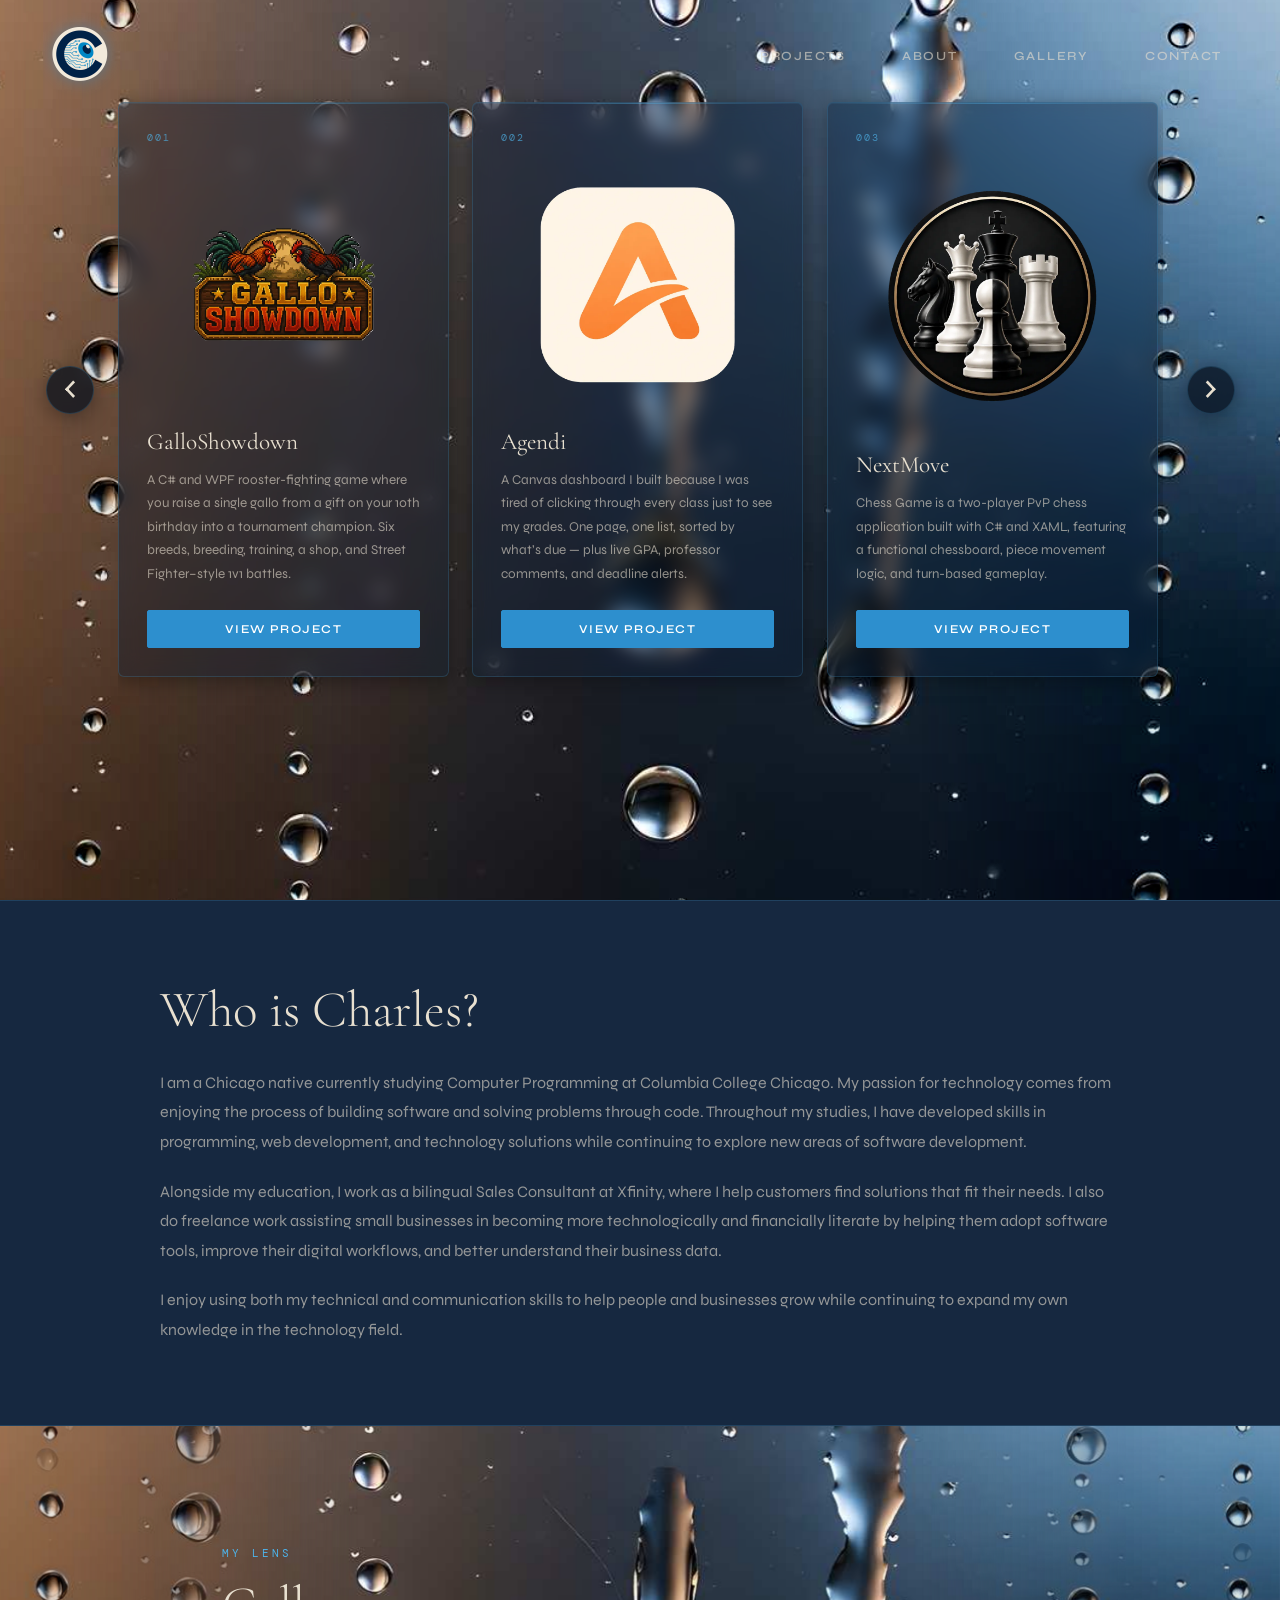
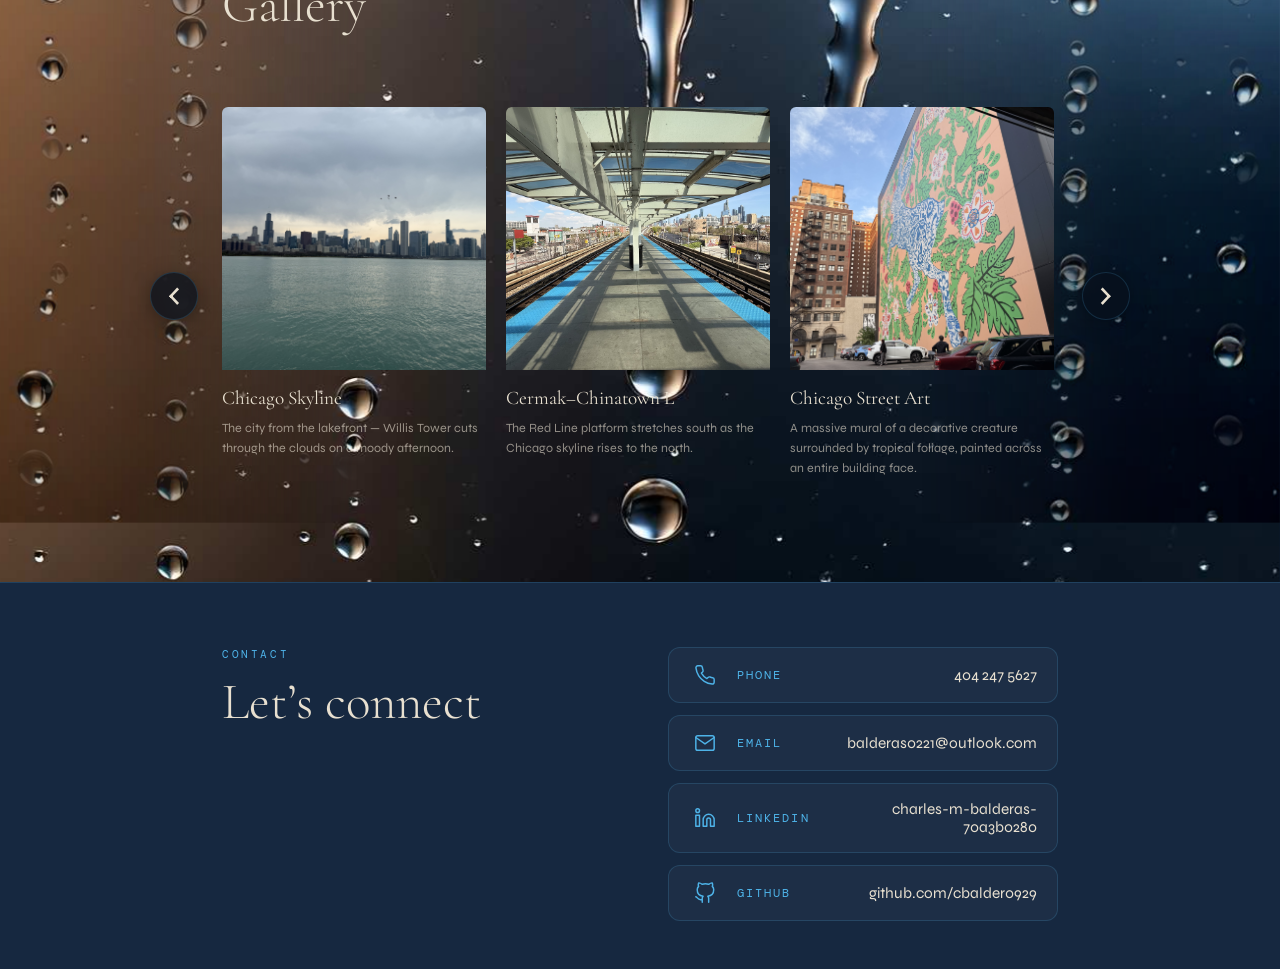
==== index.html @ 11990401 "Content_Changes" ====
<!DOCTYPE html>
<html lang="en">

<head>
  <meta charset="UTF-8" />
  <meta name="viewport" content="width=device-width, initial-scale=1.0" />
  <title>charlesbalderas.com</title>

  <link rel="icon" type="image/png" href="imgs/mainLogo.png" />

  <!-- Preload critical hero background image -->
  <link rel="preload" as="image" href="imgs/rain_background.jpeg" fetchpriority="high" />

  <!-- Distinctive font pairing: Cormorant for display, Syne for UI -->
  <link rel="preconnect" href="https://fonts.googleapis.com" />
  <link rel="preconnect" href="https://fonts.gstatic.com" crossorigin />
  <link
    href="https://fonts.googleapis.com/css2?family=Cormorant+Garamond:ital,wght@0,300;0,400;0,600;1,300;1,400&family=Syne:wght@400;500;600;700&family=DM+Mono:wght@300;400&display=swap"
    rel="stylesheet" />

  <link rel="stylesheet" href="styles.css" />
</head>

<body>

  <!-- ============================================================
       NAVBAR
       ============================================================ -->
  <nav class="navbar" id="navbar">
    <!-- Logo sits on the LEFT — hover reveals controls -->
    <div class="nav-logo-wrapper">
      <a href="#" class="nav-logo">
        <img src="imgs/mainLogo.png" alt="Logo" />
      </a>

      <!-- Hover panel: Light Mode + Language toggle -->
      <div class="logo-controls">
        <button class="ctrl-btn" id="lightModeBtn">
          <span class="ctrl-icon">&#9728;</span>
          <span data-i18n="lightMode">Light Mode</span>
        </button>
        <button class="ctrl-btn" id="langBtn">
          <span class="ctrl-icon">&#127760;</span>
          <span id="langLabel">Español</span>
        </button>
      </div>
    </div>
    <ul class="nav-links">
      <li><a href="#projects" data-i18n="navProjects">Projects</a></li>
      <li><a href="#about" data-i18n="navAbout">About</a></li>
      <li><a href="#gallery" data-i18n="navGallery">Gallery</a></li>
      <li><a href="#contact" data-i18n="navContact">Contact</a></li>
    </ul>
  </nav>

  <!-- ============================================================
       HERO — 3-LAYER PARALLAX
       Layer 0 (html bg) → Layer 1 (.hero__bg) → Layer 2 (.hero__droplets)
       → Layer 3 (.hero__glass-sheen) → Layer 4 (.hero__content)
       ============================================================ -->
  <section class="hero" id="hero">

    <!-- LAYER 1: Background — moves slowly with scroll -->
    <div class="hero__bg" id="heroBg"></div>

    <!-- LAYER 2: Droplet glass layer — moves faster than bg -->
    <div class="hero__droplets" id="heroDroplets"></div>

    <!-- Gradient sheen / vignette between layers and content -->
    <div class="hero__glass-sheen"></div>

    <!-- Projects grid — moved into hero -->
    <div class="section-inner" id="projects">


      <div class="projects-grid-wrapper">
        <button class="project-carousel-btn project-carousel-btn--prev" type="button" aria-label="Previous project"
          data-carousel-prev>
          <span aria-hidden="true">&#8249;</span>
        </button>

        <div class="projects-grid" id="projectsGrid">

          <article class="project-card">
            <p class="card-number">001</p>
            <img src="imgs/LogoPerron.webp" alt="Gallo Showdown preview" loading="lazy" />
            <h3 class="card-title" data-i18n="card001Title">GalloShowdown</h3>
            <p class="card-desc" data-i18n="card001Desc">
              A C# and WPF rooster-fighting game where you raise a single gallo from a gift on your 10th birthday into a tournament champion. Six breeds, breeding, training, a shop, and Street Fighter–style 1v1 battles.
            </p>
            <a href="project-detail.html?id=001" class="btn-view-project" data-i18n="viewProject">View Project</a>
          </article>

          <article class="project-card">
            <p class="card-number">002</p>
              <img src="imgs/AgendiLogo.webp" alt="Agenda App preview" loading="lazy" />
            <h3 class="card-title" data-i18n="card002Title">Agendi</h3>
            <p class="card-desc" data-i18n="card002Desc">
              A Canvas dashboard I built because I was tired of clicking through every class just to see my grades. One page, one list, sorted by what's due — plus live GPA, professor comments, and deadline alerts.
            </p>
            <a href="project-detail.html?id=002" class="btn-view-project" data-i18n="viewProject">View Project</a>
          </article>

          <article class="project-card">
            <p class="card-number">003</p>
              <img src="imgs/CheesLogo.webp" alt="Chess Practice preview" loading="lazy" />
            <h3 class="card-title" data-i18n="card003Title">NextMove</h3>
            <p class="card-desc" data-i18n="card003Desc">
Chess Game is a two-player PvP chess application built with C# and XAML, featuring a functional chessboard, piece movement logic, and turn-based gameplay.            </p>
            <a href="project-detail.html?id=003" class="btn-view-project" data-i18n="viewProject">View Project</a>
          </article>

          <article class="project-card">
            <p class="card-number">004</p>
                          <img src="imgs/CraftWorldLogo.png" alt="Craft World preview" loading="lazy" />

            <h3 class="card-title" data-i18n="card004Title">Craft World</h3>
            <p class="card-desc" data-i18n="card004Desc">
              Accessible, HIPAA-aligned patient vitals interface with configurable alert thresholds
              and integration with HL7 FHIR data streams.
            </p>
            <a href="project-detail.html?id=004" class="btn-view-project" data-i18n="viewProject">View Project</a>
          </article>

          <article class="project-card">
            <p class="card-number">005</p>
            <img src="imgs/wordleW.webp" alt="Wordle preview" loading="lazy" />
            <h3 class="card-title" data-i18n="card005Title">Wordle</h3>
            <p class="card-desc" data-i18n="card005Desc">
              A browser-based Wordle clone built in Programming 2 with plain HTML, CSS, and JavaScript. 500-word dictionary, color-coded hints, win/loss tracking, and a share grid — no frameworks, no backend.
            </p>
            <a href="project-detail.html?id=005" class="btn-view-project" data-i18n="viewProject">View Project</a>
          </article>

          <article class="project-card">
            <p class="card-number">006</p>
            <img src="imgs/FinBotV1Logo.png" alt="FinBot.AI preview" loading="lazy" />
            <h3 class="card-title" data-i18n="card006Title">FinBot.AI</h3>
            <p class="card-desc" data-i18n="card006Desc">
              A web app that reads your bank statements and categorizes every transaction automatically. React + FastAPI, with a three-tier pipeline (rules → cache → Claude) so the AI only gets called for merchants it has never seen.
            </p>
            <a href="project-detail.html?id=006" class="btn-view-project" data-i18n="viewProject">View Project</a>
          </article>

          <article class="project-card">
            <p class="card-number">007</p>
            <img src="imgs/FinBotV2.webp" alt="FinBotV2 preview" loading="lazy" />
            <h3 class="card-title" data-i18n="card007Title">FinBotV2</h3>
            <p class="card-desc" data-i18n="card007Desc">
              Brief description of the project, its goals, and key outcomes.
              Add your details here.
            </p>
            <a href="project-detail.html?id=007" class="btn-view-project" data-i18n="viewProject">View Project</a>
          </article>

          <article class="project-card">
            <p class="card-number">008</p>
            <img src="imgs/PtVLogo.png" alt="Bank Parser preview" loading="lazy" />
            <h3 class="card-title" data-i18n="card008Title">Bank Parser</h3>
            <p class="card-desc" data-i18n="card008Desc">
              My pride and joy. A Python tool I started when I was prepping taxes by hand and knew there had to be a faster way. Drop in a bank statement PDF, get back a clean, downloadable CSV — runs entirely on your machine.
            </p>
            <a href="project-detail.html?id=008" class="btn-view-project" data-i18n="viewProject">View Project</a>
          </article>

          <article class="project-card">
            <p class="card-number">009</p>
            <img src="imgs/Synth.webp" alt="Additive Synthesizer preview" loading="lazy" />
            <h3 class="card-title" data-i18n="card009Title">Additive Synthesizer</h3>
            <p class="card-desc" data-i18n="card009Desc">
              A Python program that builds real audio from scratch by stacking sine waves. Type in MIDI notes, pick a timbre (sine, triangle, square, sawtooth), get back a `.wav` you can download — usable from the browser or the CLI.
            </p>
            <a href="project-detail.html?id=009" class="btn-view-project" data-i18n="viewProject">View Project</a>
          </article>

          <article class="project-card">
            <p class="card-number">010</p>
            <img src="imgs/mainLogo.png" alt="CODE102 Portfolio preview" loading="lazy" />
            <h3 class="card-title" data-i18n="card010Title">CODE102 Portfolio</h3>
            <p class="card-desc" data-i18n="card010Desc">
              Brief description of the project, its goals, and key outcomes.
              Add your details here.
            </p>
            <a href="project-detail.html?id=010" class="btn-view-project" data-i18n="viewProject">View Project</a>
          </article>

          <article class="project-card">
            <p class="card-number">011</p>
            <img src="imgs/rouletteLogo.png" alt="Roulette preview" loading="lazy" />
            <h3 class="card-title" data-i18n="card011Title">Roulette</h3>
            <p class="card-desc" data-i18n="card011Desc">
              Brief description of the project, its goals, and key outcomes.
              Add your details here.
            </p>
            <a href="project-detail.html?id=011" class="btn-view-project" data-i18n="viewProject">View Project</a>
          </article>

          <article class="project-card">
            <p class="card-number">012</p>
            <img src="imgs/shark.png" alt="Odds Of You preview" loading="lazy" />
            <h3 class="card-title" data-i18n="card012Title">Odds Of You</h3>
            <p class="card-desc" data-i18n="card012Desc">
              Brief description of the project, its goals, and key outcomes.
              Add your details here.
            </p>
            <a href="project-detail.html?id=012" class="btn-view-project" data-i18n="viewProject">View Project</a>
          </article>

          <article class="project-card">
            <p class="card-number">013</p>
            <img src="imgs/IA_logo_WhiteBG.png" alt="Image Analyzer preview" loading="lazy" />
            <h3 class="card-title" data-i18n="card013Title">Image Analyzer</h3>
            <p class="card-desc" data-i18n="card013Desc">
              Brief description of the project, its goals, and key outcomes.
              Add your details here.
            </p>
            <a href="project-detail.html?id=013" class="btn-view-project" data-i18n="viewProject">View Project</a>
          </article>

          <article class="project-card">
            <p class="card-number">014</p>
            <img src="imgs/doodleAI.png" alt="Doodle.AI preview" loading="lazy" />
            <h3 class="card-title" data-i18n="card014Title">Doodle.AI</h3>
            <p class="card-desc" data-i18n="card014Desc">
              Brief description of the project, its goals, and key outcomes.
              Add your details here.
            </p>
            <a href="project-detail.html?id=014" class="btn-view-project" data-i18n="viewProject">View Project</a>
          </article>

        </div><!-- /projects-grid -->

        <button class="project-carousel-btn project-carousel-btn--next" type="button" aria-label="Next project"
          data-carousel-next>
          <span aria-hidden="true">&#8250;</span>
        </button>
      </div><!-- /projects-grid-wrapper -->
    </div><!-- /section-inner#projects -->

  </section>

  <!-- ============================================================
       ABOUT STRIP
       ============================================================ -->
  <!-- ============================================================
       ABOUT STRIP
       ============================================================ -->
  <section class="about-strip" id="about">
    <div class="section-inner">
      <div>

        <h2 class="section-title" style="margin-bottom: 28px;">
          <span data-i18n="aboutTitle">Who is Charles?</span>
        </h2>
        <p data-i18n="aboutP1">
          I am a Chicago native currently studying Computer Programming at Columbia College Chicago. My passion for technology comes from enjoying the process of building software and solving problems through code. Throughout my studies, I have developed skills in programming, web development, and technology solutions while continuing to explore new areas of software development.
        </p>
        <p data-i18n="aboutP2">
          Alongside my education, I work as a bilingual Sales Consultant at Xfinity, where I help customers find solutions that fit their needs. I also do freelance work assisting small businesses in becoming more technologically and financially literate by helping them adopt software tools, improve their digital workflows, and better understand their business data.
        </p>
        <p data-i18n="aboutP3">
          I enjoy using both my technical and communication skills to help people and businesses grow while continuing to expand my own knowledge in the technology field.
        </p>
      </div>
    </div>

  </section>

  <!-- ============================================================
       GALLERY
       ============================================================ -->
  <section class="gallery-section" id="gallery">

    <!-- Background layers for parallax effect -->
    <div class="gallery__bg" id="galleryBg"></div>
    <div class="gallery__droplets" id="galleryDroplets"></div>
    <div class="gallery__overlay"></div>

    <div class="section-inner">
      <div class="gallery-header">
        <p class="section-label" data-i18n="galleryLabel">My Lens</p>
        <h2 class="section-title" data-i18n="galleryTitle">Gallery</h2>
      </div>

      <div class="gallery-carousel-wrapper">
        <button class="project-carousel-btn project-carousel-btn--prev" type="button" aria-label="Previous photos" data-gallery-prev>
          <span aria-hidden="true">&#8249;</span>
        </button>

        <div class="gallery-track" id="galleryTrack">

          <div class="gallery-item">
            <div class="gallery-image">
              <img src="PhotosFolder/converted/IMG_2084.jpg" alt="Chicago skyline viewed from the lakefront" loading="lazy" />
            </div>
            <h3 class="gallery-item-title" data-i18n="gallery1Title">Chicago Skyline</h3>
            <p class="gallery-item-desc" data-i18n="gallery1Desc">The city from the lakefront — Willis Tower cuts through the clouds on a moody afternoon.</p>
          </div>

          <div class="gallery-item">
            <div class="gallery-image">
              <img src="PhotosFolder/converted/IMG_2244.jpg" alt="Cermak-Chinatown CTA L train platform" loading="lazy" />
            </div>
            <h3 class="gallery-item-title" data-i18n="gallery2Title">Cermak–Chinatown L</h3>
            <p class="gallery-item-desc" data-i18n="gallery2Desc">The Red Line platform stretches south as the Chicago skyline rises to the north.</p>
          </div>

          <div class="gallery-item">
            <div class="gallery-image">
              <img src="PhotosFolder/converted/IMG_2460.jpg" alt="Large street art mural on a Chicago building" loading="lazy" />
            </div>
            <h3 class="gallery-item-title" data-i18n="gallery3Title">Chicago Street Art</h3>
            <p class="gallery-item-desc" data-i18n="gallery3Desc">A massive mural of a decorative creature surrounded by tropical foliage, painted across an entire building face.</p>
          </div>

          <div class="gallery-item">
            <div class="gallery-image">
              <img src="PhotosFolder/IMG_2398.JPG" alt="Friends gathered around a backyard campfire at night" loading="lazy" />
            </div>
            <h3 class="gallery-item-title" data-i18n="gallery4Title">Backyard Fire</h3>
            <p class="gallery-item-desc" data-i18n="gallery4Desc">Late-night fire pit with friends — the kind of night that turns into a good story.</p>
          </div>

          <div class="gallery-item">
            <div class="gallery-image">
              <img src="PhotosFolder/converted/IMG_2448.jpg" alt="Brindle dog relaxing in a sunny yard" loading="lazy" />
            </div>
            <h3 class="gallery-item-title" data-i18n="gallery5Title">Sunny Afternoon</h3>
            <p class="gallery-item-desc" data-i18n="gallery5Desc">A brindle pup soaking up the sun by the woodpile on a quiet summer afternoon.</p>
          </div>

          <div class="gallery-item">
            <div class="gallery-image">
              <img src="PhotosFolder/converted/IMG_2279.jpg" alt="Selfie with Willis Tower visible through a window" loading="lazy" />
            </div>
            <h3 class="gallery-item-title" data-i18n="gallery6Title">Willis Tower Views</h3>
            <p class="gallery-item-desc" data-i18n="gallery6Desc">Peace sign from the upper floors — the kind of city view that never gets old.</p>
          </div>

          <div class="gallery-item">
            <div class="gallery-image">
              <img src="PhotosFolder/converted/IMG_2089.jpg" alt="Chicago Water Tower on Michigan Avenue" loading="lazy" />
            </div>
            <h3 class="gallery-item-title" data-i18n="gallery7Title">The Water Tower</h3>
            <p class="gallery-item-desc" data-i18n="gallery7Desc">One of the few structures to survive the Great Chicago Fire, still standing watch on the Magnificent Mile.</p>
          </div>

          <div class="gallery-item">
            <div class="gallery-image">
              <img src="PhotosFolder/converted/IMG_2195.jpg" alt="Chicago street view with Willis Tower and a mural" loading="lazy" />
            </div>
            <h3 class="gallery-item-title" data-i18n="gallery8Title">Street Level</h3>
            <p class="gallery-item-desc" data-i18n="gallery8Desc">Willis Tower looms over the intersection while a vibrant mural adds color to the corner.</p>
          </div>

          <div class="gallery-item">
            <div class="gallery-image">
              <img src="PhotosFolder/IMG_2221.PNG" alt="Japanese woodblock-style art of a snow leopard and black panther" loading="lazy" />
            </div>
            <h3 class="gallery-item-title" data-i18n="gallery9Title">Ukiyo-e Clash</h3>
            <p class="gallery-item-desc" data-i18n="gallery9Desc">A woodblock-style print of a snow leopard and black panther locked in battle on a deep blue background.</p>
          </div>

          <div class="gallery-item">
            <div class="gallery-image">
              <img src="PhotosFolder/converted/IMG_2230.jpg" alt="Mirror selfie in a gym with dumbbells in the foreground" loading="lazy" />
            </div>
            <h3 class="gallery-item-title" data-i18n="gallery10Title">Gym Days</h3>
            <p class="gallery-item-desc" data-i18n="gallery10Desc">Mirror selfie at the weight room — staying consistent.</p>
          </div>

          <div class="gallery-item">
            <div class="gallery-image">
              <img src="PhotosFolder/converted/IMG_2383.jpg" alt="CTA subway security screen showing two people smiling" loading="lazy" />
            </div>
            <h3 class="gallery-item-title" data-i18n="gallery11Title">Caught on Camera</h3>
            <p class="gallery-item-desc" data-i18n="gallery11Desc">The CTA security feed caught us on the Brown Line — smiling for the screen.</p>
          </div>

          <div class="gallery-item">
            <div class="gallery-image">
              <img src="PhotosFolder/converted/IMG_2390.jpg" alt="Chicago Michigan Avenue with a yellow convertible in traffic" loading="lazy" />
            </div>
            <h3 class="gallery-item-title" data-i18n="gallery12Title">Michigan Avenue</h3>
            <p class="gallery-item-desc" data-i18n="gallery12Desc">A yellow convertible heads down Michigan Ave on a green-light afternoon in the city.</p>
          </div>

          <div class="gallery-item">
            <div class="gallery-image">
              <img src="PhotosFolder/converted/IMG_2401.jpg" alt="Charles holding an iPad box at the Xfinity store" loading="lazy" />
            </div>
            <h3 class="gallery-item-title" data-i18n="gallery13Title">On the Clock</h3>
            <p class="gallery-item-desc" data-i18n="gallery13Desc">Working the floor at Xfinity — iPad boxes stacked and ready to go.</p>
          </div>

          <div class="gallery-item">
            <div class="gallery-image">
              <img src="PhotosFolder/IMG_1943.PNG" alt="Charles in a Comcast jacket in front of the Comcast logo" loading="lazy" />
            </div>
            <h3 class="gallery-item-title" data-i18n="gallery14Title">Comcast Days</h3>
            <p class="gallery-item-desc" data-i18n="gallery14Desc">On site at Comcast — the first chapter of a career in telecom.</p>
          </div>

          <div class="gallery-item">
            <div class="gallery-image">
              <img src="PhotosFolder/F8843B34-9806-44A0-9B75-6A46EB564317.png" alt="Portrait photo in front of a bookshelf" loading="lazy" />
            </div>
            <h3 class="gallery-item-title" data-i18n="gallery15Title">Portrait</h3>
            <p class="gallery-item-desc" data-i18n="gallery15Desc">A quiet afternoon between the stacks — glasses on, good vibes only.</p>
          </div>

        </div><!-- /gallery-track -->

        <button class="project-carousel-btn project-carousel-btn--next" type="button" aria-label="Next photos" data-gallery-next>
          <span aria-hidden="true">&#8250;</span>
        </button>
      </div><!-- /gallery-carousel-wrapper -->
    </div>
  </section>

  <!-- ============================================================
       CONTACT / FOOTER
       ============================================================ -->
  <footer id="contact">
    <div class="footer-inner">
      <div class="footer-contact-panel">
        <div class="footer-contact-intro">
          <p class="footer-kicker" data-i18n="footerContactKicker">Contact</p>
          <h2 class="footer-title" data-i18n="footerConnect">Let&apos;s connect</h2>
        </div>
        <div class="footer-contact-list">
          <a href="tel:4042475627" class="footer-contact-item">
            <span class="footer-contact-icon" aria-hidden="true">
              <svg width="22" height="22" viewBox="0 0 24 24" fill="none" stroke="currentColor" stroke-width="1.6" stroke-linecap="round" stroke-linejoin="round">
                <path d="M22 16.92v3a2 2 0 0 1-2.18 2 19.79 19.79 0 0 1-8.63-3.07 19.5 19.5 0 0 1-6-6 19.79 19.79 0 0 1-3.07-8.67A2 2 0 0 1 4.11 2h3a2 2 0 0 1 2 1.72c.13.96.37 1.9.72 2.81a2 2 0 0 1-.45 2.11L8.09 9.91a16 16 0 0 0 6 6l1.27-1.27a2 2 0 0 1 2.11-.45c.91.35 1.85.59 2.81.72A2 2 0 0 1 22 16.92z"/>
              </svg>
            </span>
            <span class="footer-contact-label" data-i18n="footerLabelPhone">Phone</span>
            <span class="footer-contact-value">404 247 5627</span>
          </a>
          <a href="mailto:balderas0221@outlook.com" class="footer-contact-item">
            <span class="footer-contact-icon" aria-hidden="true">
              <svg width="22" height="22" viewBox="0 0 24 24" fill="none" stroke="currentColor" stroke-width="1.6" stroke-linecap="round" stroke-linejoin="round">
                <path d="M4 4h16c1.1 0 2 .9 2 2v12c0 1.1-.9 2-2 2H4c-1.1 0-2-.9-2-2V6c0-1.1.9-2 2-2z"/>
                <polyline points="22,6 12,13 2,6"/>
              </svg>
            </span>
            <span class="footer-contact-label" data-i18n="footerLabelEmail">Email</span>
            <span class="footer-contact-value">balderas0221@outlook.com</span>
          </a>
          <a href="https://www.linkedin.com/in/charles-m-balderas-70a3b0280" class="footer-contact-item"
            target="_blank" rel="noreferrer">
            <span class="footer-contact-icon" aria-hidden="true">
              <svg width="22" height="22" viewBox="0 0 24 24" fill="none" stroke="currentColor" stroke-width="1.6" stroke-linecap="round" stroke-linejoin="round">
                <path d="M16 8a6 6 0 0 1 6 6v7h-4v-7a2 2 0 0 0-2-2 2 2 0 0 0-2 2v7h-4v-7a6 6 0 0 1 6-6z"/>
                <rect x="2" y="9" width="4" height="12"/>
                <circle cx="4" cy="4" r="2"/>
              </svg>
            </span>
            <span class="footer-contact-label" data-i18n="footerLabelLinkedIn">LinkedIn</span>
            <span class="footer-contact-value">charles-m-balderas-70a3b0280</span>
          </a>
          <a href="https://github.com/cbalder0929" class="footer-contact-item" target="_blank" rel="noreferrer">
            <span class="footer-contact-icon" aria-hidden="true">
              <svg width="22" height="22" viewBox="0 0 24 24" fill="none" stroke="currentColor" stroke-width="1.6" stroke-linecap="round" stroke-linejoin="round">
                <path d="M9 19c-5 1.5-5-2.5-7-3m14 6v-3.87a3.37 3.37 0 0 0-.94-2.61c3.14-.35 6.44-1.54 6.44-7A5.44 5.44 0 0 0 20 4.77 5.07 5.07 0 0 0 19.91 1S18.73.65 16 2.48a13.38 13.38 0 0 0-7 0C6.27.65 5.09 1 5.09 1A5.07 5.07 0 0 0 5 4.77a5.44 5.44 0 0 0-1.5 3.78c0 5.42 3.3 6.61 6.44 7A3.37 3.37 0 0 0 9 18.13V22"/>
              </svg>
            </span>
            <span class="footer-contact-label" data-i18n="footerLabelGitHub">GitHub</span>
            <span class="footer-contact-value">github.com/cbalder0929</span>
          </a>
        </div>
      </div>
    </div>
  </footer>

  <script src="shared-ui.js" defer></script>
  <script src="script.js" defer></script>
</body>

</html>
---- styles.css ----
/* ============================================================
   DESIGN TOKENS & CSS VARIABLES
   ============================================================ */
:root {
  --navy: #0f1f35;
  --navy-mid: #162840;
  --blue-bright: #2d8fce;
  --blue-light: #4eb3e8;
  --cream: #e8e0d0;
  --cream-dim: rgba(232, 224, 208, 0.12);
  --glass-bg: rgba(15, 31, 53, 0.42);
  --glass-border: rgba(78, 179, 232, 0.18);
  --glass-shadow: 0 4px 20px rgba(0, 0, 0, 0.35);
  --text-primary: #e8e0d0;
  --text-secondary: rgba(232, 224, 208, 0.60);
  --text-accent: #4eb3e8;

  /* Parallax speed multipliers — tweak freely */
  --bg-parallax-speed: 0.25;
  /* background moves slower */
  --drop-parallax-speed: 0.55;
  /* droplet layer moves faster */

  /* Content max width */
  --content-max: 900px;

  /* Easing */
  --ease-glass: cubic-bezier(0.23, 1, 0.32, 1);
}

/* ============================================================
   RESET & BASE
   ============================================================ */
*,
*::before,
*::after {
  box-sizing: border-box;
  margin: 0;
  padding: 0;
}

html {
  scroll-behavior: smooth;
}

body {
  font-family: 'Syne', sans-serif;
  background: var(--navy);
  color: var(--text-primary);
  overflow-x: hidden;
  cursor: default;
}

/* ============================================================
   NAVBAR
   ============================================================ */
.navbar {
  position: fixed;
  top: 0;
  left: 0;
  right: 0;
  z-index: 100;
  display: flex;
  align-items: center;
  justify-content: space-between;
  padding: 22px 48px;
  /* Subtle glass navbar that appears after scrolling */
  transition: background 0.5s var(--ease-glass);
}

.navbar.scrolled {
  background: rgba(10, 20, 35, 0.72);
  backdrop-filter: blur(10px) saturate(140%);
  border-bottom: 1px solid var(--glass-border);
}

/* Nav links — text only, hover animated border */
.nav-links {
  display: flex;
  align-items: center;
  gap: 36px;
  list-style: none;
}

.nav-links a {
  position: relative;
  text-decoration: none;
  color: var(--text-secondary);
  font-family: 'Syne', sans-serif;
  font-size: 0.78rem;
  font-weight: 600;
  letter-spacing: 0.14em;
  text-transform: uppercase;
  padding: 6px 10px;
  transition: color 0.3s;
}

/* Animated border on hover — draws in from corners */
.nav-links a::before,
.nav-links a::after {
  content: '';
  position: absolute;
  inset: 0;
  border: 1px solid transparent;
  transition: border-color 0.3s, clip-path 0.4s var(--ease-glass);
}

.nav-links a::before {
  clip-path: inset(0 100% 100% 0);
  border-color: var(--blue-light);
}

.nav-links a::after {
  clip-path: inset(100% 0 0 100%);
  border-color: var(--blue-light);
}

.nav-links a:hover {
  color: var(--text-primary);
}

.nav-links a:hover::before {
  clip-path: inset(0 0 50% 0);
}

.nav-links a:hover::after {
  clip-path: inset(50% 0 0 0);
}

/* Logo — top RIGHT */
.nav-logo {
  display: flex;
  align-items: center;
  gap: 12px;
  text-decoration: none;
}

.nav-logo img {
  width: 64px;
  height: 64px;
  object-fit: contain;
  filter: drop-shadow(0 0 8px rgba(45, 143, 206, 0.45));
  transition: filter 0.3s, transform 0.3s var(--ease-glass);
}

/* ============================================================
   LOGO HOVER PANEL
   ============================================================ */
.nav-logo-wrapper {
  position: relative;
  display: flex;
  align-items: center;
}

/* The two-button panel that appears on logo hover */
.logo-controls {
  position: absolute;
  top: calc(100% + 2px);
  left: 0;
  display: flex;
  flex-direction: column;
  gap: 8px;
  opacity: 0;
  pointer-events: auto;
  transform: translateY(-6px);
  transition: opacity 0.25s var(--ease-glass), transform 0.25s var(--ease-glass), visibility 0.25s;
  z-index: 200;
  visibility: hidden;
}

.nav-logo-wrapper:hover .logo-controls {
  opacity: 1;
  transform: translateY(0);
  visibility: visible;
}

.nav-logo-wrapper:hover .nav-logo img {
  filter: drop-shadow(0 0 14px rgba(78, 179, 232, 0.75));
  transform: scale(1.06);
}

.ctrl-btn {
  font-family: 'DM Mono', monospace;
  font-size: 0.65rem;
  font-weight: 400;
  letter-spacing: 0.14em;
  text-transform: uppercase;
  white-space: nowrap;
  padding: 9px 16px;
  background: rgba(15, 31, 53, 0.72);
  color: var(--cream);
  border: 1px solid var(--glass-border);
  border-radius: 3px;
  cursor: pointer;
  backdrop-filter: blur(10px) saturate(140%);
  -webkit-backdrop-filter: blur(10px) saturate(140%);
  transition: border-color 0.25s, color 0.25s, background 0.25s, transform 0.2s;
  display: flex;
  align-items: center;
  gap: 7px;
}

.ctrl-btn:hover {
  border-color: var(--blue-light);
  color: var(--blue-light);
  transform: translateX(3px);
}

.ctrl-btn .ctrl-icon {
  font-size: 0.85rem;
  line-height: 1;
}

/* Active state badge */
.ctrl-btn.active {
  border-color: var(--blue-bright);
  color: var(--blue-light);
  background: rgba(45, 143, 206, 0.18);
}

/* ============================================================
   HERO SECTION — 3-LAYER PARALLAX SYSTEM
   ============================================================ */
.hero {
  position: relative;
  width: 100%;
  min-height: max(640px, 100vh);
  overflow: hidden;
}

/* ---- LAYER 1: BACKGROUND ---- */
/* Static or very slow-moving; the "outside world" seen through glass */
.hero__bg {
  position: absolute;
  inset: -20% 0;
  /* oversized so parallax doesn't show edges */
  background: url('imgs/rain_background.jpeg') center center / cover no-repeat;
  will-change: transform;
  filter: none;
  z-index: 0;
  pointer-events: none;
  contain: layout style paint;
  backface-visibility: hidden;
  transition: transform 0.08s linear;
}

/* ---- LAYER 2: DROPLET GLASS LAYER ---- */
/* Same image, but moves at a DIFFERENT scroll speed.
   Masking confines the wet-glass effect to left/right edges only. */
.hero__droplets {
  position: absolute;
  inset: -20% 0;
  background: url('imgs/rain_background.jpeg') center center / cover no-repeat;
  will-change: transform;

  /* Slightly brighter + high-contrast to separate from bg layer */
  filter: brightness(0.85) contrast(1.15) saturate(1.1);

  /* MASKING: droplet layer visible only on left/right ~28% of screen.
     Center fades away, keeping the content zone clean. */
  -webkit-mask-image: linear-gradient(to right,
      rgba(0, 0, 0, 0.92) 0%,
      rgba(0, 0, 0, 0.70) 12%,
      rgba(0, 0, 0, 0.00) 28%,
      rgba(0, 0, 0, 0.00) 72%,
      rgba(0, 0, 0, 0.70) 88%,
      rgba(0, 0, 0, 0.92) 100%);
  mask-image: linear-gradient(to right,
      rgba(0, 0, 0, 0.92) 0%,
      rgba(0, 0, 0, 0.70) 12%,
      rgba(0, 0, 0, 0.00) 28%,
      rgba(0, 0, 0, 0.00) 72%,
      rgba(0, 0, 0, 0.70) 88%,
      rgba(0, 0, 0, 0.92) 100%);

  z-index: 1;
  pointer-events: none;
  contain: layout style paint;
  backface-visibility: hidden;
  transition: transform 0.08s linear;
}

/* Glass sheen between bg and droplet layer */
.hero__glass-sheen {
  position: absolute;
  inset: 0;
  z-index: 2;
  background: transparent;
  pointer-events: none;
}

.hero > .section-inner {
  position: relative;
  z-index: 10;
  padding-top: 120px;
  padding-bottom: 96px;
}

/* ---- LAYER 3: CONTENT ---- */
.hero__content {
  position: absolute;
  inset: 0;
  z-index: 10;
  display: flex;
  flex-direction: column;
  align-items: center;
  justify-content: center;
  text-align: center;
  padding: 0 24px 40px 24px;
}

.hero__eyebrow {
  font-family: 'DM Mono', monospace;
  font-size: 0.70rem;
  font-weight: 400;
  letter-spacing: 0.28em;
  text-transform: uppercase;
  color: var(--blue-light);
  margin-bottom: 20px;
  opacity: 0;
  animation: fadeUp 0.9s var(--ease-glass) 0.2s forwards;
}

.hero__title {
  font-family: 'Cormorant Garamond', serif;
  font-size: clamp(3.2rem, 7vw, 6.2rem);
  font-weight: 300;
  line-height: 1.08;
  letter-spacing: -0.02em;
  color: var(--cream);
  max-width: 720px;
  opacity: 0;
  animation: fadeUp 1s var(--ease-glass) 0.4s forwards;
}

.hero__title em {
  font-style: italic;
  color: var(--blue-light);
}

.hero__subtitle {
  margin-top: 24px;
  font-family: 'Syne', sans-serif;
  font-size: clamp(0.85rem, 1.5vw, 1rem);
  font-weight: 400;
  color: var(--text-secondary);
  max-width: 480px;
  line-height: 1.75;
  opacity: 0;
  animation: fadeUp 1s var(--ease-glass) 0.6s forwards;
}

.hero__cta-group {
  margin-top: 44px;
  display: flex;
  gap: 16px;
  opacity: 0;
  animation: fadeUp 1s var(--ease-glass) 0.8s forwards;
}

.btn-primary {
  font-family: 'Syne', sans-serif;
  font-size: 0.78rem;
  font-weight: 600;
  letter-spacing: 0.14em;
  text-transform: uppercase;
  text-decoration: none;
  padding: 14px 36px;
  background: var(--blue-bright);
  color: #fff;
  border: 1px solid var(--blue-bright);
  border-radius: 2px;
  cursor: pointer;
  transition: background 0.3s, box-shadow 0.3s, transform 0.2s;
}

.btn-primary:hover {
  background: var(--blue-light);
  box-shadow: 0 0 28px rgba(78, 179, 232, 0.4);
  transform: translateY(-2px);
}

.btn-ghost {
  font-family: 'Syne', sans-serif;
  font-size: 0.78rem;
  font-weight: 600;
  letter-spacing: 0.14em;
  text-transform: uppercase;
  text-decoration: none;
  padding: 14px 36px;
  background: transparent;
  color: var(--cream);
  border: 1px solid var(--glass-border);
  border-radius: 2px;
  cursor: pointer;
  transition: border-color 0.3s, color 0.3s, transform 0.2s;
}

.btn-ghost:hover {
  border-color: var(--blue-light);
  color: var(--blue-light);
  transform: translateY(-2px);
}

/* Scroll cue */
.hero__scroll-cue {
  position: absolute;
  bottom: 36px;
  left: 50%;
  transform: translateX(-50%);
  z-index: 10;
  display: flex;
  flex-direction: column;
  align-items: center;
  gap: 10px;
  opacity: 0;
  animation: fadeIn 1s ease 1.4s forwards;
}

.hero__scroll-cue span {
  font-family: 'DM Mono', monospace;
  font-size: 0.62rem;
  letter-spacing: 0.22em;
  text-transform: uppercase;
  color: var(--text-secondary);
}

.scroll-line {
  width: 1px;
  height: 48px;
  background: linear-gradient(to bottom, var(--blue-light), transparent);
  animation: scrollPulse 2s ease-in-out infinite;
}

/* ============================================================
   SECTION SHARED STYLES
   ============================================================ */
section {
  position: relative;
  z-index: 20;
}

.section-inner {
  max-width: var(--content-max);
  margin: 0 auto;
  padding: 0 32px;
}

.section-label {
  font-family: 'DM Mono', monospace;
  font-size: 0.68rem;
  letter-spacing: 0.28em;
  text-transform: uppercase;
  color: var(--blue-light);
  margin-bottom: 16px;
}

.section-title {
  font-family: 'Cormorant Garamond', serif;
  font-size: clamp(2rem, 4vw, 3.2rem);
  font-weight: 300;
  line-height: 1.15;
  color: var(--cream);
}

/* ============================================================
   ABOUT / INTRO STRIP
   ============================================================ */
.about-strip {
  background: var(--navy-mid);
  border-top: 1px solid var(--glass-border);
  border-bottom: 1px solid var(--glass-border);
  padding: 80px 0;
  content-visibility: auto;
  contain-intrinsic-size: auto 400px;
}

.about-strip .section-inner {
  display: grid;
  grid-template-columns: 100%;
  gap: 64px;
  align-items: center;
  justify-content: center;
}

@media (min-width: 1025px) {
  .about-strip .section-inner {
    max-width: 100vw;
  }

  .about-strip .section-inner>div {
    width: 75vw;
    margin: 0 auto;
  }
}

.about-strip p {
  font-size: 1rem;
  line-height: 1.85;
  color: var(--text-secondary);
}

.about-strip p+p {
  margin-top: 20px;
}

.about-stats {
  display: grid;
  grid-template-columns: 1fr 1fr;
  gap: 28px;
}

.stat-card {
  background: var(--cream-dim);
  border: 1px solid var(--glass-border);
  border-radius: 4px;
  padding: 24px;
  backdrop-filter: blur(8px);
}

.stat-card__number {
  font-family: 'Cormorant Garamond', serif;
  font-size: 2.8rem;
  font-weight: 300;
  color: var(--blue-light);
  line-height: 1;
}

.stat-card__label {
  margin-top: 8px;
  font-size: 0.72rem;
  letter-spacing: 0.12em;
  text-transform: uppercase;
  color: var(--text-secondary);
}

/* ============================================================
   PROJECTS SECTION
   ============================================================ */
.projects-section {
  padding: 120px 0 80px;
  background: transparent;
  position: relative;
  overflow: hidden;
}

/* ---- PROJECTS BG LAYER ---- */
.projects__bg {
  position: absolute;
  inset: -120px 0;
  background: url('imgs/rain_background.jpeg') center center / cover no-repeat;
  will-change: transform;
  filter: brightness(0.55) saturate(0.75);
  z-index: 0;
  contain: layout style paint;
  backface-visibility: hidden;
  transition: transform 0.08s linear;
}

/* ---- PROJECTS DROPLET LAYER ---- */
.projects__droplets {
  position: absolute;
  inset: -120px 0;
  background: url('imgs/rain_background.jpeg') center center / cover no-repeat;
  will-change: transform;
  filter: brightness(0.85) contrast(1.15) saturate(1.1);
  -webkit-mask-image: linear-gradient(to right,
      rgba(0, 0, 0, 0.92) 0%,
      rgba(0, 0, 0, 0.70) 12%,
      rgba(0, 0, 0, 0.00) 28%,
      rgba(0, 0, 0, 0.00) 72%,
      rgba(0, 0, 0, 0.70) 88%,
      rgba(0, 0, 0, 0.92) 100%);
  mask-image: linear-gradient(to right,
      rgba(0, 0, 0, 0.92) 0%,
      rgba(0, 0, 0, 0.70) 12%,
      rgba(0, 0, 0, 0.00) 28%,
      rgba(0, 0, 0, 0.00) 72%,
      rgba(0, 0, 0, 0.70) 88%,
      rgba(0, 0, 0, 0.92) 100%);
  z-index: 1;
  backface-visibility: hidden;
  transition: transform 0.08s linear;
}

/* Dark navy overlay to keep cards legible against the rain bg */
.projects__overlay {
  position: absolute;
  inset: 0;
  background: transparent;
  z-index: 2;
  pointer-events: none;
}

/* Lift all projects content above the background layers */
.projects-section .section-inner {
  position: relative;
  z-index: 10;
}

.projects-header {
  margin-bottom: 56px;
}

/* Project carousel */
.projects-grid {
  display: flex;
  gap: 24px;
  overflow-x: auto;
  scroll-behavior: smooth;
  scroll-snap-type: x mandatory;
  scrollbar-width: none;
  -ms-overflow-style: none;
  padding: 34px 2px 34px;
}

.projects-grid::-webkit-scrollbar {
  display: none;
}

/* Wrapper for the carousel track and edge controls */
.projects-grid-wrapper {
  position: relative;
  width: 125%;
  margin-left: -12.5%;
  margin-top: -86px;
  padding-top: 34px;
  padding-bottom: 34px;
}

.project-carousel-btn {
  position: absolute;
  top: 50%;
  z-index: 12;
  width: 48px;
  height: 48px;
  display: grid;
  place-items: center;
  border: 1px solid var(--glass-border);
  border-radius: 50%;
  background: rgba(8, 16, 28, 0.72);
  color: var(--cream);
  box-shadow: var(--glass-shadow);
  backdrop-filter: blur(8px);
  -webkit-backdrop-filter: blur(8px);
  cursor: pointer;
  transform: translateY(-50%);
  transition: border-color 0.25s, color 0.25s, opacity 0.25s, transform 0.25s;
}

.project-carousel-btn span {
  display: block;
  font-family: 'Syne', sans-serif;
  font-size: 2.2rem;
  line-height: 1;
  transform: translateY(-2px);
}

.project-carousel-btn:hover,
.project-carousel-btn:focus-visible {
  border-color: rgba(78, 179, 232, 0.55);
  color: var(--blue-light);
  outline: none;
  transform: translateY(-50%) scale(1.05);
}

.project-carousel-btn:disabled {
  cursor: default;
  opacity: 0.35;
  transform: translateY(-50%);
}

.project-carousel-btn--prev {
  left: clamp(-72px, -6vw, 8px);
}

.project-carousel-btn--next {
  right: clamp(-72px, -6vw, 8px);
}

/* ---- FROSTED GLASS CARD ---- */
.project-card {
  position: relative;
  display: grid;
  flex: 0 0 calc((100% - 48px) / 3);
  min-height: 500px;
  grid-template-rows: auto minmax(190px, 1fr) auto auto auto;
  row-gap: 0;
  background: var(--glass-bg);
  border: 1px solid var(--glass-border);
  border-radius: 6px;
  padding: 28px;
  backdrop-filter: blur(10px) saturate(130%);
  -webkit-backdrop-filter: blur(10px) saturate(130%);
  box-shadow: var(--glass-shadow), inset 0 1px 0 rgba(78, 179, 232, 0.08);
  transition:
    transform 0.38s var(--ease-glass),
    box-shadow 0.38s var(--ease-glass),
    border-color 0.3s;
  overflow: hidden;
  scroll-snap-align: start;
  contain: layout style paint;
}

/* Inner glass sheen line at top */
.project-card::before {
  content: '';
  position: absolute;
  top: 0;
  left: 12px;
  right: 12px;
  height: 1px;
  background: linear-gradient(to right, transparent, rgba(78, 179, 232, 0.35), transparent);
}

.project-card:hover {
  transform: translateY(-6px) scale(1.015);
  border-color: rgba(78, 179, 232, 0.40);
  box-shadow: 0 8px 28px rgba(0, 0, 0, 0.45);
}


.card-number {
  grid-row: 1;
  font-family: 'DM Mono', monospace;
  font-size: 0.62rem;
  letter-spacing: 0.18em;
  color: var(--blue-light);
  opacity: 0.7;
  margin-bottom: 20px;
}

.project-card>img,
.project-card-media {
  grid-row: 2;
  width: min(80%, 220px);
  aspect-ratio: 1 / 1;
  align-self: center;
  justify-self: center;
  margin-bottom: 22px;
}

.project-card-media {
  border: 1px dashed rgba(78, 179, 232, 0.32);
  border-radius: 4px;
  background: transparent;
  overflow: hidden;
}

.project-card>img {
  display: block;
  max-width: 100%;
  height: auto;
  object-fit: contain;
  object-position: center;
}

.project-card-media img {
  width: 100%;
  height: 100%;
  display: block;
  object-fit: cover;
}

.card-title {
  grid-row: 3;
  font-family: 'Cormorant Garamond', serif;
  font-size: 1.45rem;
  font-weight: 400;
  line-height: 1.25;
  color: var(--cream);
  margin-bottom: 12px;
}

.card-desc {
  grid-row: 4;
  font-size: 0.84rem;
  line-height: 1.75;
  color: var(--text-secondary);
  margin-bottom: 24px;
}

.card-tech {
  display: flex;
  flex-wrap: wrap;
  gap: 8px;
  margin-bottom: 20px;
}

.tech-tag {
  font-family: 'DM Mono', monospace;
  font-size: 0.63rem;
  letter-spacing: 0.10em;
  padding: 5px 10px;
  border: 1px solid var(--glass-border);
  border-radius: 2px;
  color: var(--blue-light);
  background: rgba(45, 143, 206, 0.07);
}

/* ---- VIEW PROJECT BUTTON ---- */
.btn-view-project {
  grid-row: 5;
  font-family: 'Syne', sans-serif;
  font-size: 0.75rem;
  font-weight: 600;
  letter-spacing: 0.12em;
  text-transform: uppercase;
  text-decoration: none;
  display: block;
  width: 100%;
  text-align: center;
  padding: 11px 28px;
  background: var(--blue-bright);
  color: #fff;
  border: 1px solid var(--blue-bright);
  border-radius: 2px;
  cursor: pointer;
  transition: background 0.3s, box-shadow 0.3s, transform 0.2s;
  align-self: end;
}

.btn-view-project:hover {
  background: var(--blue-light);
  box-shadow: 0 0 24px rgba(78, 179, 232, 0.35);
  transform: translateY(-2px);
}

/* ---- FROSTED FADE OVERLAY ---- */
/* Sits below the Show More button, above the hidden cards */
.projects-fade-overlay {
  position: absolute;
  bottom: 0;
  left: 0;
  right: 0;
  height: 180px;
  background: linear-gradient(to bottom,
      transparent 0%,
      rgba(15, 31, 53, 0.65) 40%,
      rgba(15, 31, 53, 0.95) 100%);
  pointer-events: none;
  transition: opacity 0.55s var(--ease-glass);
  border-radius: 0 0 6px 6px;
}

.projects-fade-overlay.hidden {
  opacity: 0;
}

/* ---- SHOW MORE BUTTON ---- */
.show-more-wrap {
  text-align: center;
  margin-top: 40px;
}

.btn-show-more {
  position: relative;
  font-family: 'Syne', sans-serif;
  font-size: 0.78rem;
  font-weight: 600;
  letter-spacing: 0.18em;
  text-transform: uppercase;
  background: transparent;
  color: var(--cream);
  border: 1px solid var(--glass-border);
  border-radius: 2px;
  padding: 14px 40px;
  cursor: pointer;
  transition: border-color 0.3s, color 0.3s, transform 0.25s;
  backdrop-filter: blur(8px);
}

.btn-show-more:hover {
  border-color: var(--blue-light);
  color: var(--blue-light);
  transform: translateY(-2px);
}

.btn-show-more.hidden {
  display: none;
}

/* ============================================================
   GALLERY SECTION
   ============================================================ */
.gallery-section {
  position: relative;
  width: 100%;
  overflow: hidden;
}

.gallery__bg {
  position: absolute;
  inset: -20% 0;
  background: url('imgs/rain_background.jpeg') center center / cover no-repeat;
  will-change: transform;
  filter: none;
  z-index: 0;
  pointer-events: none;
  contain: layout style paint;
  backface-visibility: hidden;
  transition: transform 0.08s linear;
}

.gallery__droplets {
  position: absolute;
  inset: -20% 0;
  background: url('imgs/rain_background.jpeg') center center / cover no-repeat;
  will-change: transform;
  filter: brightness(0.85) contrast(1.15) saturate(1.1);
  -webkit-mask-image: linear-gradient(to right,
      rgba(0, 0, 0, 0.92) 0%,
      rgba(0, 0, 0, 0.70) 12%,
      rgba(0, 0, 0, 0.00) 28%,
      rgba(0, 0, 0, 0.00) 72%,
      rgba(0, 0, 0, 0.70) 88%,
      rgba(0, 0, 0, 0.92) 100%);
  mask-image: linear-gradient(to right,
      rgba(0, 0, 0, 0.92) 0%,
      rgba(0, 0, 0, 0.70) 12%,
      rgba(0, 0, 0, 0.00) 28%,
      rgba(0, 0, 0, 0.00) 72%,
      rgba(0, 0, 0, 0.70) 88%,
      rgba(0, 0, 0, 0.92) 100%);
  z-index: 1;
  pointer-events: none;
  contain: layout style paint;
  backface-visibility: hidden;
  transition: transform 0.08s linear;
}

.gallery__overlay {
  position: absolute;
  inset: 0;
  z-index: 2;
  background: transparent;
  pointer-events: none;
}

.gallery-section > .section-inner {
  position: relative;
  z-index: 10;
  padding-top: 120px;
  padding-bottom: 80px;
}

.gallery-header {
  margin-bottom: 56px;
}

/* Gallery carousel */
.gallery-carousel-wrapper {
  position: relative;
}

.gallery-track {
  display: flex;
  gap: 20px;
  overflow-x: auto;
  scroll-behavior: smooth;
  scroll-snap-type: x mandatory;
  scrollbar-width: none;
  -ms-overflow-style: none;
  padding: 16px 2px 24px;
  width: 100%;
}

.gallery-track::-webkit-scrollbar {
  display: none;
}

.gallery-item {
  position: relative;
  border-radius: 6px;
  overflow: hidden;
  transition: transform 0.38s var(--ease-glass), box-shadow 0.38s var(--ease-glass);
  cursor: pointer;
  flex: 0 0 calc((100% - 40px) / 3);
  min-width: 0;
  scroll-snap-align: start;
}

.gallery-image {
  width: 100%;
  aspect-ratio: 1 / 1;
  display: flex;
  align-items: center;
  justify-content: center;
  position: relative;
  overflow: hidden;
}

.gallery-image img {
  width: 100%;
  height: 100%;
  object-fit: cover;
  object-position: center;
  display: block;
}

.gallery-item:hover .gallery-image::after {
  opacity: 1;
}

.gallery-image::after {
  content: '';
  position: absolute;
  inset: 0;
  background: rgba(0, 0, 0, 0.3);
  opacity: 0;
  transition: opacity 0.3s var(--ease-glass);
}

.gallery-item-title {
  font-family: 'Cormorant Garamond', serif;
  font-size: 1.2rem;
  font-weight: 400;
  color: var(--cream);
  margin-top: 16px;
  margin-bottom: 8px;
}

.gallery-item-desc {
  font-size: 0.78rem;
  color: var(--text-secondary);
  line-height: 1.6;
}

.gallery-item:hover {
  transform: translateY(-4px);
  box-shadow: 0 4px 20px rgba(0, 0, 0, 0.3);
}

/* ============================================================
   FOOTER
   ============================================================ */
footer {
  background: var(--navy-mid);
  border-top: 1px solid var(--glass-border);
  padding: 64px 0 48px;
  position: relative;
  z-index: 20;
  content-visibility: auto;
  contain-intrinsic-size: auto 400px;
}

.footer-inner {
  max-width: var(--content-max);
  margin: 0 auto;
  padding: 0 32px;
  display: grid;
  grid-template-columns: 1fr 1fr;
  gap: 56px;
  align-items: start;
}

.footer-contact-panel {
  display: contents;
}

.footer-contact-intro {
  display: flex;
  flex-direction: column;
  justify-content: center;
}

.footer-kicker {
  font-family: 'DM Mono', monospace;
  font-size: 0.68rem;
  letter-spacing: 0.24em;
  text-transform: uppercase;
  color: var(--blue-light);
  margin-bottom: 16px;
}

.footer-title {
  font-family: 'Cormorant Garamond', serif;
  font-size: clamp(2.1rem, 4vw, 3.4rem);
  font-weight: 300;
  line-height: 1;
  color: var(--cream);
  margin-bottom: 28px;
}

.footer-contact-list {
  display: flex;
  flex-direction: column;
  gap: 12px;
}

.footer-contact-item {
  display: grid;
  grid-template-columns: 32px auto 1fr;
  align-items: center;
  gap: 16px;
  padding: 16px 20px;
  border: 1px solid var(--glass-border);
  border-radius: 12px;
  background: rgba(255, 255, 255, 0.03);
  color: var(--text-primary);
  text-decoration: none;
  transition: border-color 0.25s, background 0.25s, transform 0.25s;
}

.footer-contact-item:hover {
  border-color: var(--blue-light);
  background: rgba(78, 179, 232, 0.08);
  transform: translateY(-2px);
}

.footer-contact-icon {
  display: inline-flex;
  align-items: center;
  justify-content: center;
  color: var(--blue-light);
}

.footer-contact-label {
  font-family: 'DM Mono', monospace;
  font-size: 0.72rem;
  letter-spacing: 0.18em;
  text-transform: uppercase;
  color: var(--blue-light);
}

.footer-contact-value {
  font-size: 0.96rem;
  color: var(--text-primary);
  text-align: right;
  word-break: break-word;
}

.footer-bottom {
  max-width: var(--content-max);
  margin: 48px auto 0;
  padding: 24px 32px 0;
  border-top: 1px solid var(--glass-border);
  display: flex;
  justify-content: space-between;
  align-items: center;
}

.footer-bottom p {
  font-family: 'DM Mono', monospace;
  font-size: 0.65rem;
  letter-spacing: 0.12em;
  color: var(--text-secondary);
  opacity: 0.55;
}

/* ============================================================
   LIGHT MODE — cream background, navy lettering
   ============================================================ */

/* Override CSS custom properties */
body.light-mode {
  --text-primary: #0f1f35;
  --text-secondary: rgba(15, 31, 53, 0.60);
  --text-accent: #1a5a8a;
  --glass-bg: rgba(216, 208, 190, 0.60);
  --glass-border: rgba(15, 31, 53, 0.18);
  --glass-shadow: 0 8px 40px rgba(0, 0, 0, 0.12);
  --cream-dim: rgba(15, 31, 53, 0.06);
  background: #e8e0d0;
  color: #0f1f35;
  transition: background 0.4s ease, color 0.4s ease;
}

/* Navbar */
body.light-mode .navbar.scrolled {
  background: rgba(232, 224, 208, 0.85);
  border-bottom-color: rgba(15, 31, 53, 0.15);
}

body.light-mode .nav-links a {
  color: rgba(15, 31, 53, 0.60);
}

body.light-mode .nav-links a:hover {
  color: #0f1f35;
}

body.light-mode .nav-links a::before,
body.light-mode .nav-links a::after {
  border-color: #1a5a8a;
}

/* Hero layers — brighter in light mode */
body.light-mode .hero__bg {
  filter: brightness(0.80) saturate(0.85);
}

body.light-mode .hero__droplets {
  filter: brightness(1.05) contrast(1.1) saturate(1.05);
}

body.light-mode .hero__glass-sheen {
  background:
    radial-gradient(ellipse 80% 80% at 50% 50%,
      transparent 50%,
      rgba(232, 224, 208, 0.45) 100%),
    linear-gradient(to right,
      rgba(232, 224, 208, 0.25) 0%,
      rgba(232, 224, 208, 0.00) 22%,
      rgba(232, 224, 208, 0.00) 78%,
      rgba(232, 224, 208, 0.25) 100%);
}

/* Hero text stays cream so it reads against the image */
body.light-mode .hero__title {
  color: #e8e0d0;
}

body.light-mode .hero__eyebrow {
  color: #a8d8f0;
}

body.light-mode .hero__subtitle {
  color: rgba(232, 224, 208, 0.80);
}

body.light-mode .scroll-line {
  background: linear-gradient(to bottom, #a8d8f0, transparent);
}

body.light-mode .hero__scroll-cue span {
  color: rgba(232, 224, 208, 0.70);
}

/* About strip */
body.light-mode .about-strip {
  background: #d8d0c0;
  border-color: rgba(15, 31, 53, 0.15);
}

body.light-mode .about-strip p {
  color: rgba(15, 31, 53, 0.65);
}

body.light-mode .stat-card {
  background: rgba(15, 31, 53, 0.06);
  border-color: rgba(15, 31, 53, 0.14);
}

body.light-mode .stat-card__number {
  color: #1a5a8a;
}

body.light-mode .stat-card__label {
  color: rgba(15, 31, 53, 0.55);
}

/* Section labels and titles */
body.light-mode .section-label {
  color: #1a5a8a;
}

body.light-mode .section-title {
  color: #0f1f35;
}

/* Projects section overlay — lighter in light mode */
body.light-mode .projects__overlay {
  background: rgba(220, 213, 198, 0.60);
}

body.light-mode .projects__bg {
  filter: brightness(0.80) saturate(0.85);
}

body.light-mode .projects__droplets {
  filter: brightness(1.05) contrast(1.1) saturate(1.05);
}

/* Project cards */
body.light-mode .project-card {
  background: rgba(232, 224, 208, 0.70);
  border-color: rgba(15, 31, 53, 0.15);
  box-shadow: 0 8px 32px rgba(0, 0, 0, 0.10), inset 0 1px 0 rgba(255, 255, 255, 0.6);
}

body.light-mode .project-card::before {
  background: linear-gradient(to right, transparent, rgba(15, 31, 53, 0.15), transparent);
}

body.light-mode .project-card:hover {
  border-color: rgba(26, 90, 138, 0.45);
  box-shadow: 0 20px 50px rgba(0, 0, 0, 0.14), 0 0 24px rgba(26, 90, 138, 0.10),
    inset 0 1px 0 rgba(255, 255, 255, 0.7);
}

body.light-mode .project-carousel-btn {
  background: rgba(232, 224, 208, 0.78);
  color: #0f1f35;
}

body.light-mode .card-number {
  color: #1a5a8a;
}

body.light-mode .project-card-media {
  border-color: rgba(26, 90, 138, 0.28);
}

body.light-mode .card-title {
  color: #0f1f35;
}

body.light-mode .card-desc {
  color: rgba(15, 31, 53, 0.62);
}

body.light-mode .tech-tag {
  color: #1a5a8a;
  border-color: rgba(15, 31, 53, 0.15);
  background: rgba(26, 90, 138, 0.07);
}

body.light-mode .projects-fade-overlay {
  background: linear-gradient(to bottom,
      transparent 0%,
      rgba(220, 213, 198, 0.65) 40%,
      rgba(220, 213, 198, 0.95) 100%);
}

/* Buttons */
body.light-mode .btn-ghost {
  color: #0f1f35;
  border-color: rgba(15, 31, 53, 0.25);
}

body.light-mode .btn-ghost:hover {
  border-color: #1a5a8a;
  color: #1a5a8a;
}

body.light-mode .btn-show-more {
  color: #0f1f35;
  border-color: rgba(15, 31, 53, 0.25);
}

body.light-mode .btn-show-more:hover {
  border-color: #1a5a8a;
  color: #1a5a8a;
}

/* Control buttons */
body.light-mode .ctrl-btn {
  background: rgba(232, 224, 208, 0.88);
  color: #0f1f35;
  border-color: rgba(15, 31, 53, 0.20);
}

body.light-mode .ctrl-btn:hover {
  border-color: #1a5a8a;
  color: #1a5a8a;
}

body.light-mode .ctrl-btn.active {
  border-color: #1a5a8a;
  color: #1a5a8a;
  background: rgba(26, 90, 138, 0.10);
}

/* Gallery section */
body.light-mode .gallery__overlay {
  background:
    radial-gradient(ellipse 80% 80% at 50% 50%,
      transparent 50%,
      rgba(232, 224, 208, 0.45) 100%),
    linear-gradient(to right,
      rgba(232, 224, 208, 0.25) 0%,
      rgba(232, 224, 208, 0.00) 22%,
      rgba(232, 224, 208, 0.00) 78%,
      rgba(232, 224, 208, 0.25) 100%);
}

body.light-mode .gallery__bg {
  filter: brightness(0.80) saturate(0.85);
}

body.light-mode .gallery__droplets {
  filter: brightness(1.05) contrast(1.1) saturate(1.05);
}

body.light-mode .gallery-section .section-label {
  color: #1a5a8a;
}

body.light-mode .gallery-section .section-title {
  color: #0f1f35;
}

body.light-mode .gallery-item-title {
  color: #0f1f35;
}

body.light-mode .gallery-item-desc {
  color: rgba(15, 31, 53, 0.62);
}

/* Footer */
body.light-mode footer {
  background: linear-gradient(180deg, #f1ead6 0%, #e8dfcc 100%);
  border-top: 1px solid rgba(15, 31, 53, 0.12);
}

body.light-mode .footer-kicker {
  color: #1a5a8a;
}

body.light-mode .footer-title {
  color: #0f1f35;
}

body.light-mode .footer-contact-item {
  background: rgba(255, 255, 255, 0.65);
  border-color: rgba(15, 31, 53, 0.12);
  color: #0f1f35;
}

body.light-mode .footer-contact-item:hover {
  background: rgba(45, 143, 206, 0.10);
  border-color: #2d8fce;
}

body.light-mode .footer-contact-icon {
  color: #1a5a8a;
}

body.light-mode .footer-contact-label {
  color: #1a5a8a;
}

body.light-mode .footer-contact-value {
  color: #0f1f35;
}

body.light-mode .footer-bubble-mobile {
  background: rgba(255, 255, 255, 0.96);
  color: #0f1f35;
  box-shadow: 0 18px 40px rgba(15, 31, 53, 0.12);
}

body.light-mode .footer-bubble-mobile::after {
  border-color: transparent transparent rgba(255, 255, 255, 0.96) transparent;
}

body.light-mode .footer-bottom {
  border-top-color: rgba(15, 31, 53, 0.12);
}

body.light-mode .footer-bottom p {
  color: rgba(15, 31, 53, 0.45);
}

body.light-mode .nav-logo img {
  filter: drop-shadow(0 0 8px rgba(26, 90, 138, 0.35));
}

/* ============================================================
   KEYFRAME ANIMATIONS
   ============================================================ */
@keyframes fadeUp {
  from {
    opacity: 0;
    transform: translateY(22px);
  }

  to {
    opacity: 1;
    transform: translateY(0);
  }
}

@keyframes fadeIn {
  from {
    opacity: 0;
  }

  to {
    opacity: 1;
  }
}

@keyframes scrollPulse {

  0%,
  100% {
    opacity: 0.3;
    transform: scaleY(1);
  }

  50% {
    opacity: 1;
    transform: scaleY(1.15);
  }
}


@keyframes footerBubbleReveal {
  from {
    opacity: 0;
    transform: translateY(16px) scale(0.96);
  }

  to {
    opacity: 1;
    transform: translateY(0) scale(1);
  }
}

@keyframes blinkCursor {

  0%,
  49% {
    opacity: 1;
  }

  50%,
  100% {
    opacity: 0;
  }
}


/* ============================================================
   REDUCED MOTION — disable parallax & animations for a11y
   ============================================================ */
@media (prefers-reduced-motion: reduce) {
  *,
  *::before,
  *::after {
    animation-duration: 0.01ms !important;
    animation-iteration-count: 1 !important;
    transition-duration: 0.01ms !important;
    scroll-behavior: auto !important;
  }

  .hero__bg,
  .hero__droplets,
  .gallery__bg,
  .gallery__droplets,
  .projects__bg,
  .projects__droplets {
    will-change: auto;
    transform: none !important;
  }
}


/* ============================================================
   RESPONSIVE
   ============================================================ */
/* ============================================================
   RESPONSIVE
   ============================================================ */

/* --- LARGE DESKTOPS (Ultra-wide screens) --- */
@media (min-width: 1600px) {
  :root {
    --content-max: 1200px;
  }

  .hero__title {
    font-size: clamp(4rem, 8vw, 7.5rem);
  }
}

/* --- LAPTOPS & STANDARD DESKTOPS --- */
/* Default styles cover 1025px - 1440px range */

/* --- IPADS & TABLETS (Large) --- */
@media (max-width: 1024px) {
  .section-inner {
    padding: 0 48px;
  }

  .hero__content {
    padding-bottom: 120px;
  }

  .projects-grid {
    gap: 20px;
  }

  .project-card {
    flex-basis: calc((100% - 20px) / 2);
  }

  .project-carousel-btn--prev {
    left: -24px;
  }

  .project-carousel-btn--next {
    right: -24px;
  }

  .gallery-item {
    flex: 0 0 calc((100% - 40px) / 3);
  }
}

/* --- SMALL TABLETS & PORTRAIT IPADS --- */
@media (max-width: 900px) {
  .navbar {
    padding: 18px 24px;
  }

  .nav-links {
    gap: 20px;
  }

  .about-strip .section-inner {
    grid-template-columns: 1fr;
    gap: 48px;
  }

  .gallery-item {
    flex: 0 0 calc((100% - 20px) / 2);
  }
}

/* --- MOBILE LANDSCAPE & SMALL TABLETS --- */
@media (max-width: 768px) {

  /* Prevent 100vw children from creating a horizontal scrollbar when a scrollbar gutter exists */
  body {
    overflow-x: clip;
  }

  /* Hide desktop nav links on mobile */
  .nav-links {
    display: none;
  }

  .section-inner {
    padding: 0 32px;
  }

  .hero__title {
    font-size: clamp(2.5rem, 8vw, 3.8rem);
  }

  .hero__subtitle {
    font-size: 0.9rem;
    max-width: 400px;
  }

  .about-stats {
    gap: 20px;
  }



  .footer-inner {
    grid-template-columns: 1fr;
    gap: 32px;
  }

  .footer-bubble-mobile {
    display: block;
    position: absolute;
    left: 0;
    top: 0;
    width: min(280px, calc(100vw - 64px));
    padding: 16px 18px;
    border-radius: 18px;
    background: rgba(255, 255, 255, 0.96);
    color: #12243b;
    box-shadow: 0 18px 40px rgba(7, 14, 24, 0.28);
    opacity: 0;
    pointer-events: none;
    transform: translateY(16px) scale(0.96);
    transition: opacity 0.3s ease, transform 0.3s ease;
    z-index: 3;
  }

  .footer-bubble-mobile::after {
    content: '';
    position: absolute;
    top: -10px;
    left: 18px;
    border-width: 0 10px 10px 10px;
    border-style: solid;
    border-color: transparent transparent rgba(255, 255, 255, 0.96) transparent;
  }

  .footer-bubble-mobile.is-visible {
    opacity: 1;
    transform: translateY(0) scale(1);
    animation: footerBubbleReveal 0.38s var(--ease-glass);
  }

  .footer-bubble-mobile-text {
    min-height: 5.3em;
    font-size: 0.84rem;
    line-height: 1.6;
    color: inherit;
  }

  .footer-bubble-mobile-text::after {
    content: '|';
    margin-left: 2px;
    opacity: 0;
  }

  .footer-bubble-mobile.is-typing .footer-bubble-mobile-text::after {
    opacity: 1;
    animation: blinkCursor 0.8s step-end infinite;
  }

  .gallery-carousel-wrapper {
    overflow: hidden;
  }

  .gallery-item {
    flex: 0 0 85%;
    max-width: 85%;
    scroll-snap-align: center;
  }

  .hero > .section-inner {
    padding-top: 16px;
    padding-bottom: 80px;
  }

  /* Projects: full-viewport single-card carousel */
  .projects-grid-wrapper {
    position: relative;
    left: 50%;
    transform: translateX(-50%);
    width: 100vw;
    margin-left: 0;
    margin-top: 0;
    padding-top: 80px;
    padding-bottom: 32px;
  }

  .projects-grid {
    gap: 16px;
    margin: 0;
    padding: 16px 24px;
    scroll-padding-inline: 24px;
  }

  /* One card per view — full viewport height, centered in screen */
  .project-card {
    flex-basis: calc(100vw - 48px);
    scroll-snap-align: start;
    min-height: calc(100vh - 250px);
    min-height: calc(100dvh - 250px);
    /* Arrows live in the side gutters, not over the card */
    padding-left: 24px;
    padding-right: 24px;
    align-content: center;
  }

  /* Smaller image so card fits on screen */
  .project-card > img,
  .project-card-media {
    width: min(80%, 220px);
    margin-bottom: 14px;
  }

  /* Prominent arrow buttons overlaid at card edges */
  .project-carousel-btn {
    width: 48px;
    height: 48px;
    border-color: rgba(78, 179, 232, 0.55);
    background: rgba(8, 16, 28, 0.80);
  }

  .project-carousel-btn span {
    font-size: 2.2rem;
  }

  .project-carousel-btn--prev {
    left: 2px;
  }

  .project-carousel-btn--next {
    right: 2px;
  }

}

/* --- MOBILE PORTRAIT (Phones) --- */
@media (max-width: 600px) {

  .footer-inner {
    gap: 96px 20px;
  }

  .footer-brand {
    flex: 1 1 100%;
  }

  .hero__title {
    font-size: clamp(2rem, 8vw, 2.4rem);
    line-height: 1.1;
  }

  .hero__content {
    padding-top: 80px;
  }

  .hero__cta-group {
    flex-direction: column;
    width: 100%;
    max-width: 280px;
    gap: 12px;
  }

  .btn-primary,
  .btn-ghost {
    width: 100%;
    text-align: center;
    padding: 16px 24px;
  }

  .stat-card {
    padding: 20px;
  }

  .stat-card__number {
    font-size: 2.2rem;
  }
}

/* --- SMALL MOBILE (iPhone SE, etc.) --- */
@media (max-width: 480px) {
  .footer-inner {
    gap: 104px 18px;
  }

  .footer-bubble-mobile {
    width: min(250px, calc(100vw - 48px));
  }

  .section-title {
    font-size: 2rem;
  }

  .project-card {
    padding: 20px 24px;
  }

  .card-title {
    font-size: 1.3rem;
  }

  .section-label {
    font-size: 0.62rem;
  }
}

@media (max-width: 360px) {
  .project-card {
    padding-left: 44px;
    padding-right: 44px;
  }

  .project-carousel-btn {
    width: 40px;
    height: 40px;
  }

  .project-carousel-btn span {
    font-size: 1.8rem;
  }
}
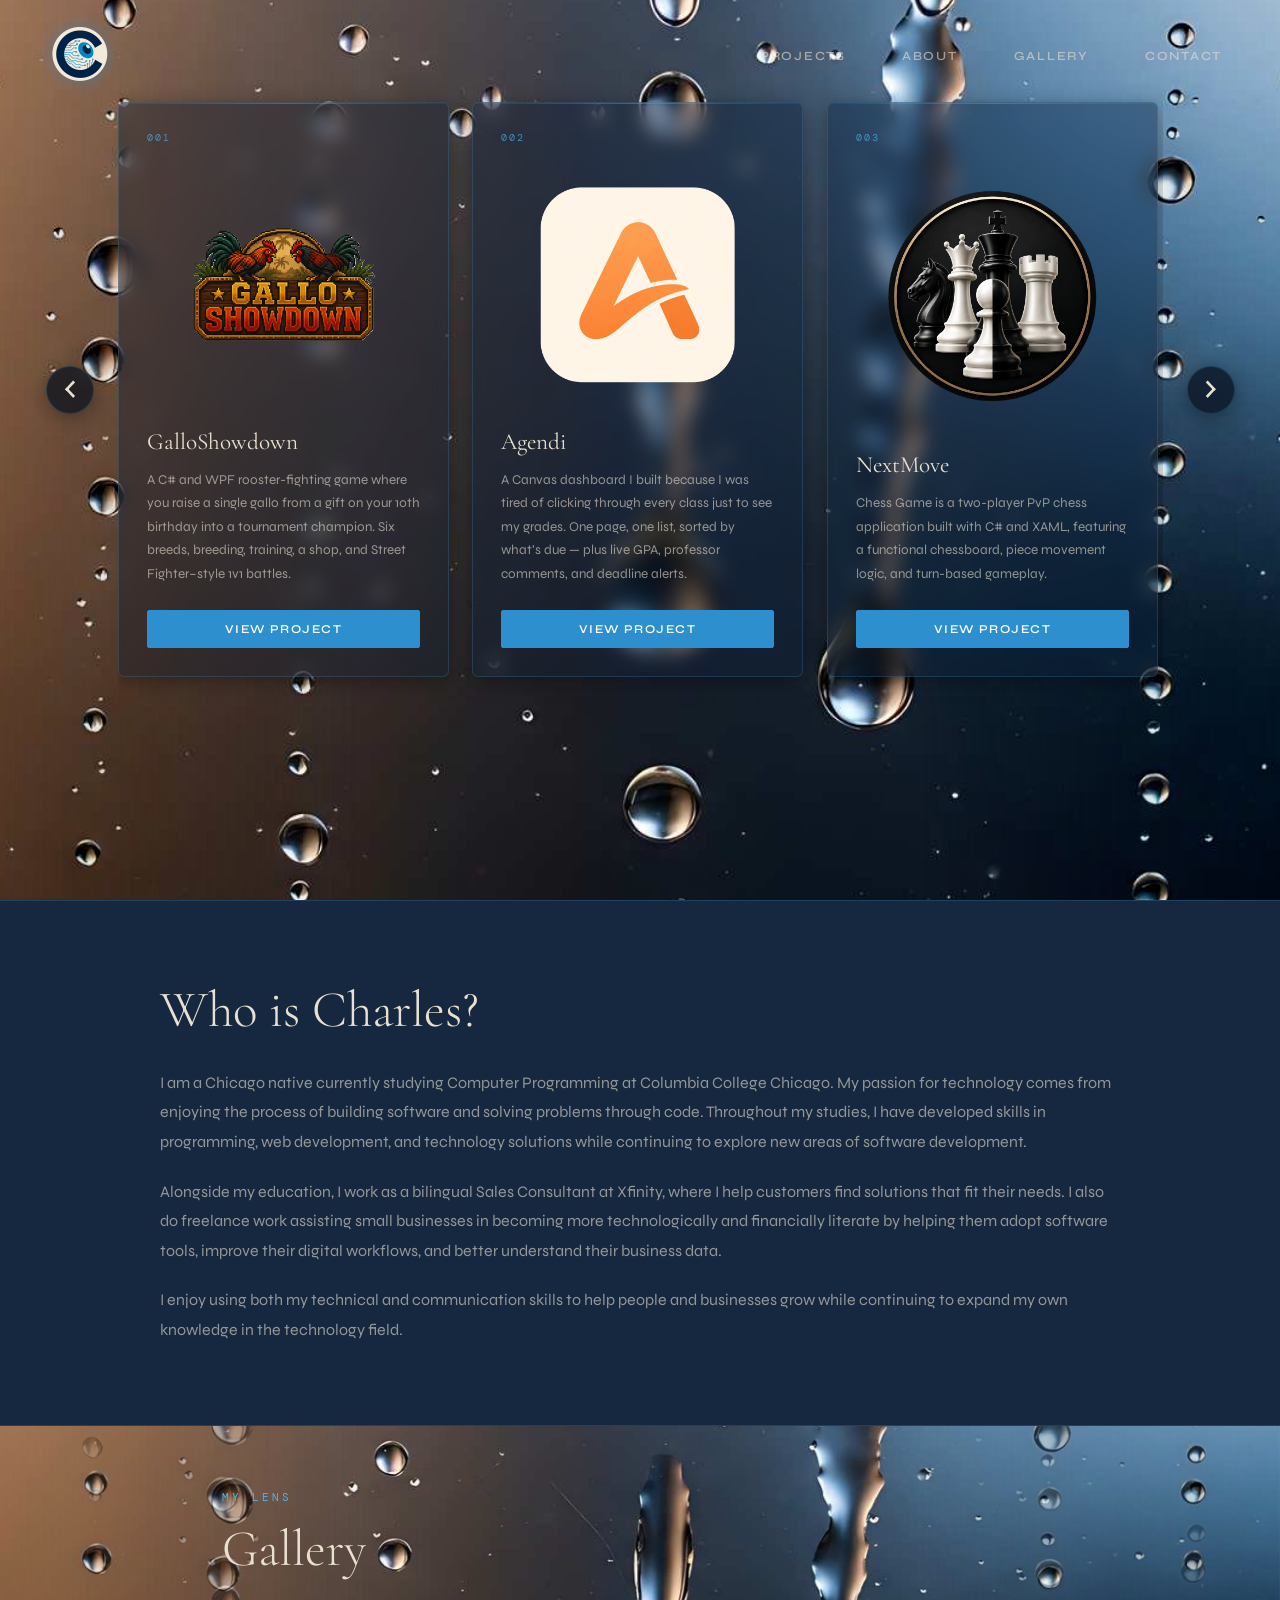
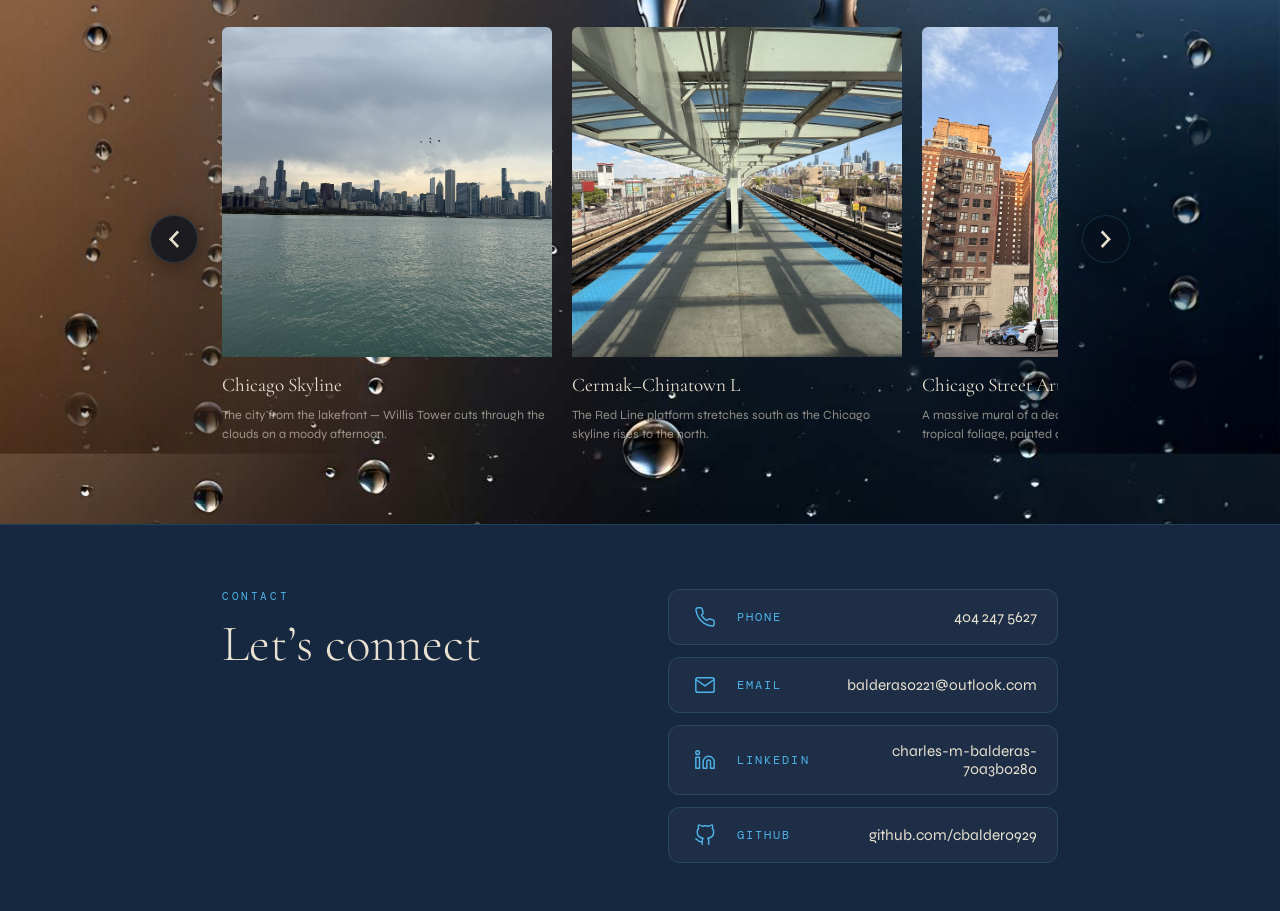
==== commit 5f2b9eb1: "Spacing Fixes" ====
--- a/index.html
+++ b/index.html
@@ -19,6 +19,7 @@
     rel="stylesheet" />
 
   <link rel="stylesheet" href="styles.css" />
+  <link rel="stylesheet" href="revisions.css" />
 </head>
 
 <body>
--- a/revisions.css
+++ b/revisions.css
@@ -0,0 +1,32 @@
+/* ============================================================
+   REVISIONS — spacing fixes (overrides styles.css)
+   Loaded after styles.css; rules here win on equal specificity.
+   ============================================================ */
+
+/* 1. Enlarge three project-card logos that read small in the shared square.
+   src$= (ends-with) is robust to path changes. Specificity (0,2,1) beats the
+   base .project-card>img rule, and this file loads later. */
+.project-card > img[src$="rouletteLogo.png"],
+.project-card > img[src$="shark.png"],
+.project-card > img[src$="doodleAI.png"] {
+  width: min(94%, 258px);   /* ~17% larger than the 80%/220px default */
+}
+
+/* 2. Reduce the gallery section's empty vertical space. */
+.gallery-section > .section-inner {
+  padding-top: 64px;        /* was 120px */
+  padding-bottom: 56px;     /* was 80px  */
+}
+.gallery-header {
+  margin-bottom: 32px;      /* was 56px */
+}
+
+/* 3. Make gallery cards 25% larger on desktop (3-up view).
+   Scoped to >=901px so it does NOT clobber the tablet (<=900px, 2-up at
+   styles.css:1619) and mobile (<=768px, 85% at styles.css:1717) rules,
+   which source order would otherwise override and cause overflow. */
+@media (min-width: 901px) {
+  .gallery-item {
+    flex: 0 0 calc((100% - 40px) / 3 * 1.25);
+  }
+}
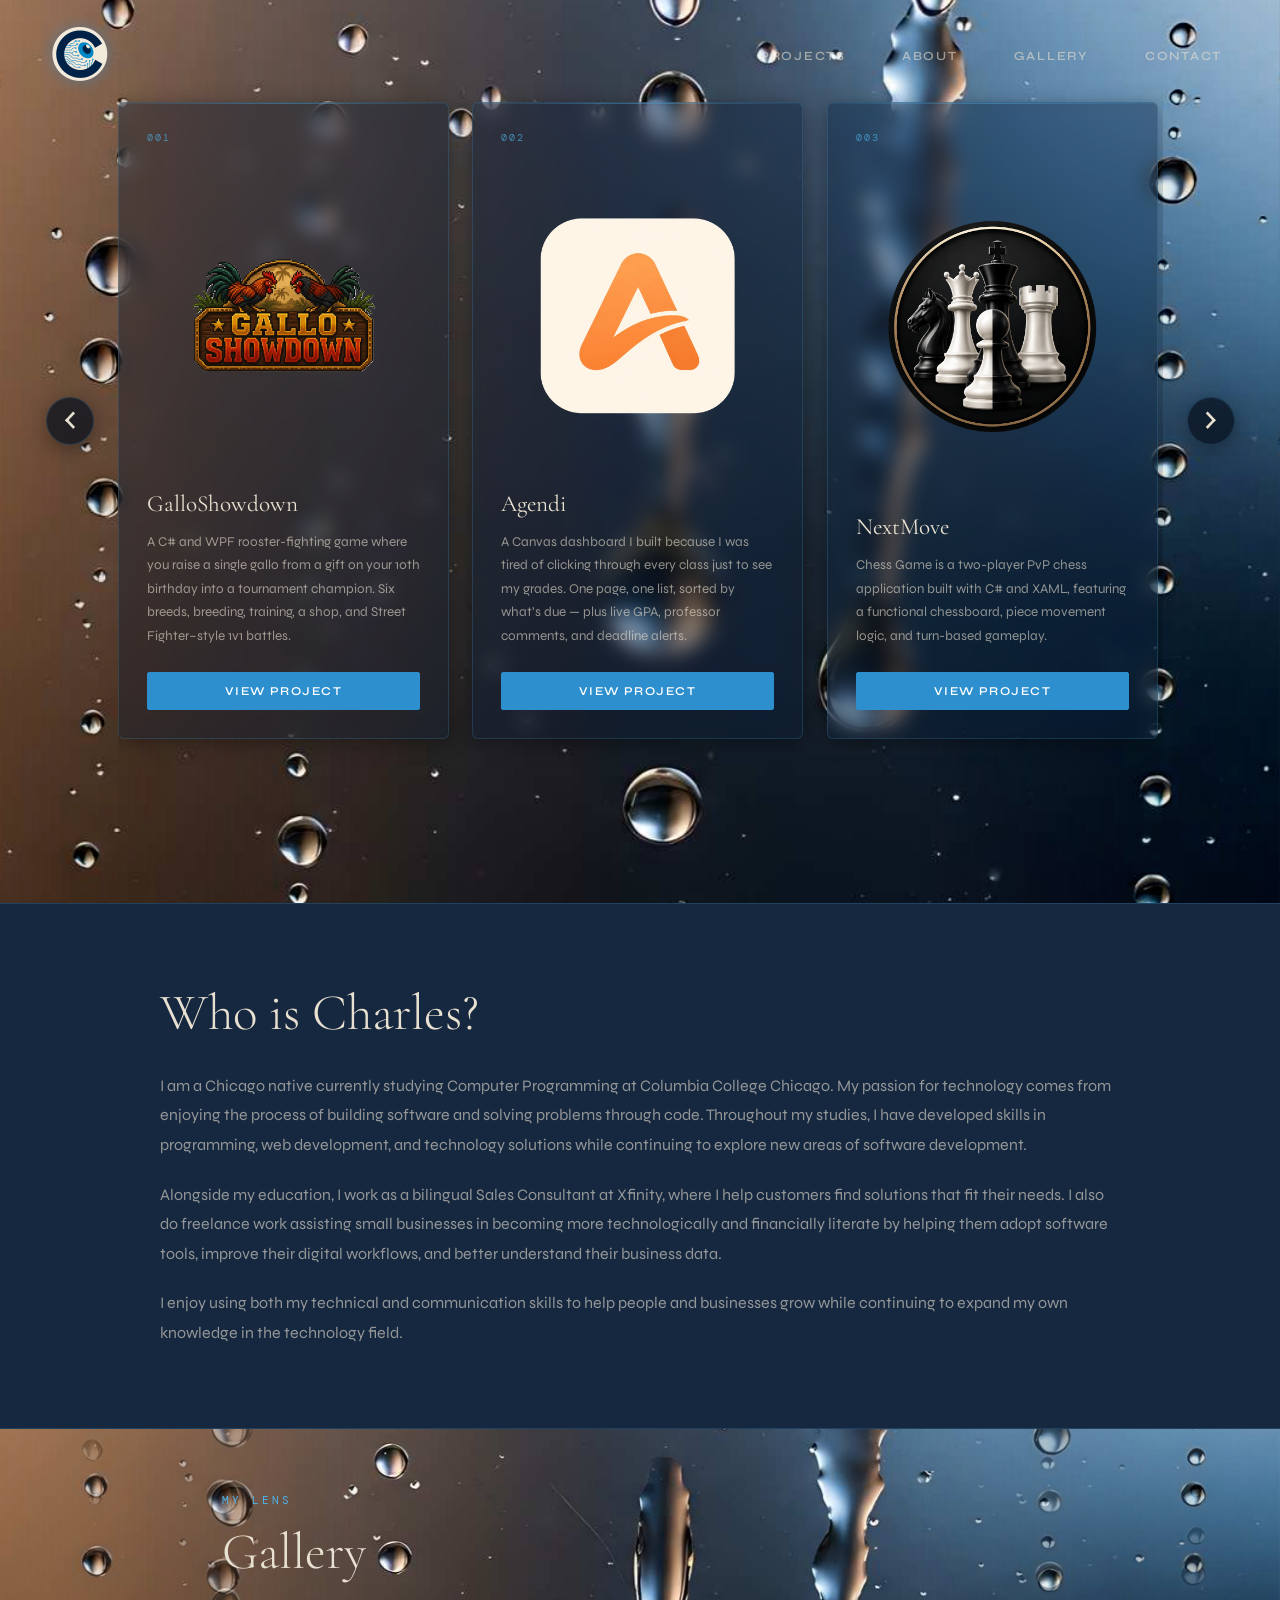
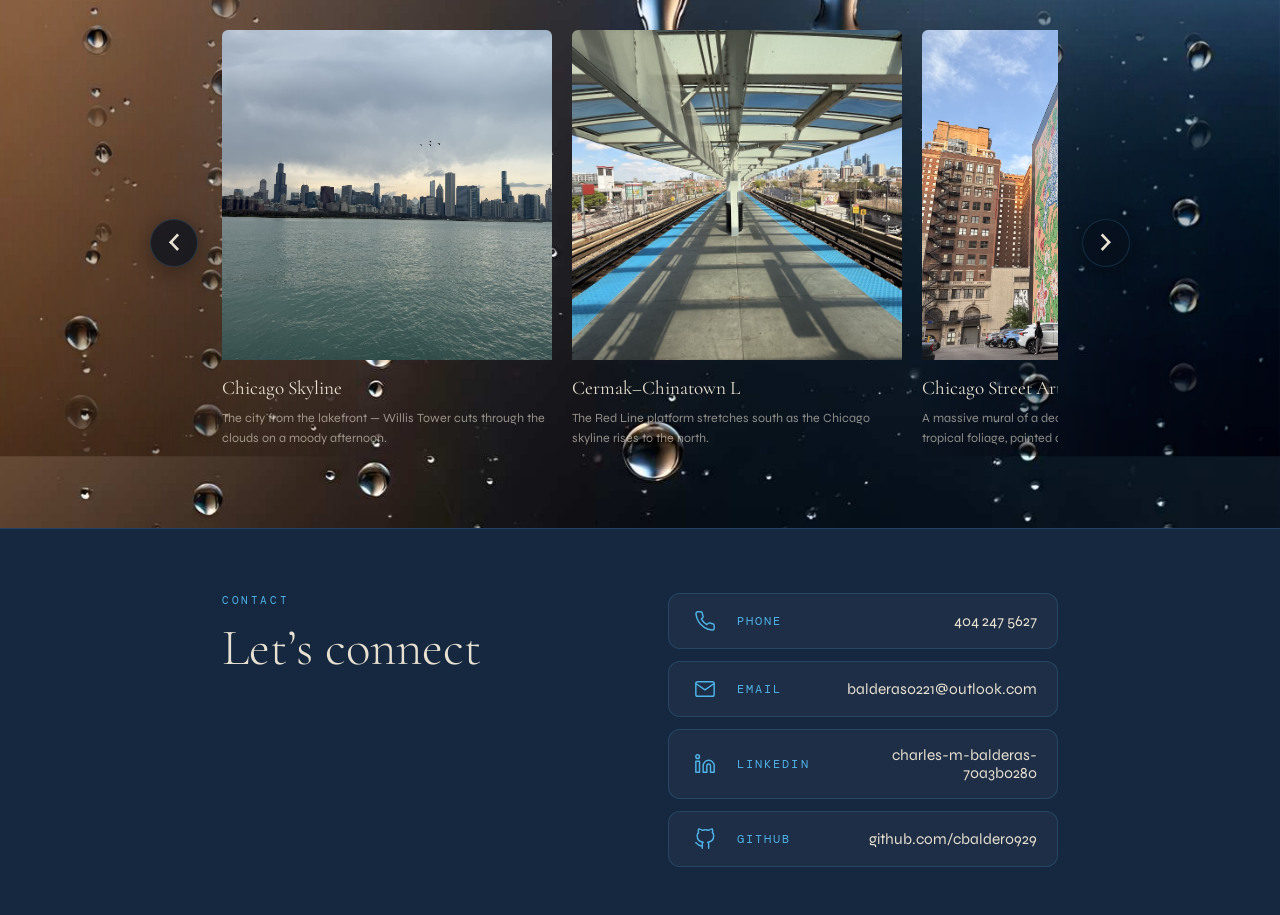
==== commit 70efe2f5: "Cntent Updates" ====
--- a/index.html
+++ b/index.html
@@ -212,8 +212,7 @@
             <img src="imgs/IA_logo_WhiteBG.png" alt="Image Analyzer preview" loading="lazy" />
             <h3 class="card-title" data-i18n="card013Title">Image Analyzer</h3>
             <p class="card-desc" data-i18n="card013Desc">
-              Brief description of the project, its goals, and key outcomes.
-              Add your details here.
+              AI Image Analyzer lets you upload an image and watch an AI model figure out what it's looking at. The program analyzes the photo, makes its best prediction, and shows how confident it is in its answer. It does this using a machine learning library that has been trained on millions of images and thousands of objects. Try it out and see how well the AI can recognize the world around it.
             </p>
             <a href="project-detail.html?id=013" class="btn-view-project" data-i18n="viewProject">View Project</a>
           </article>
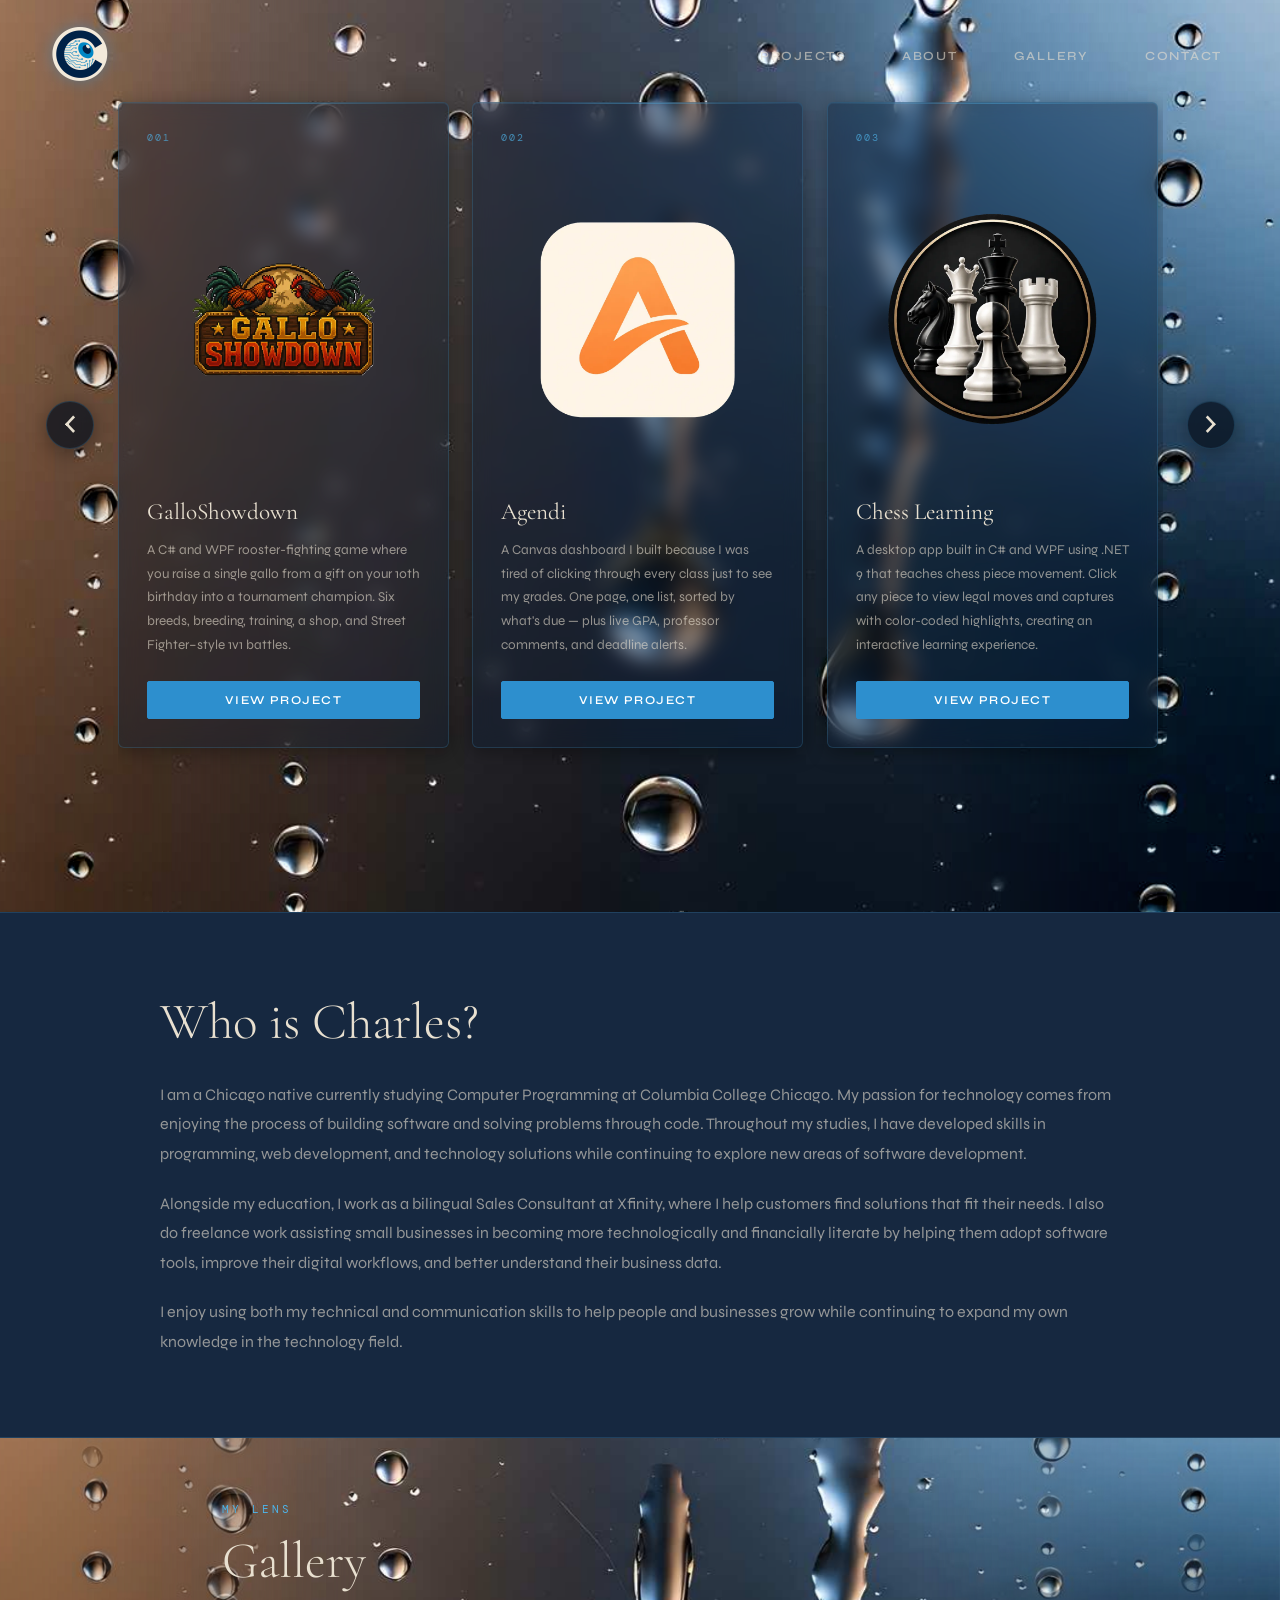
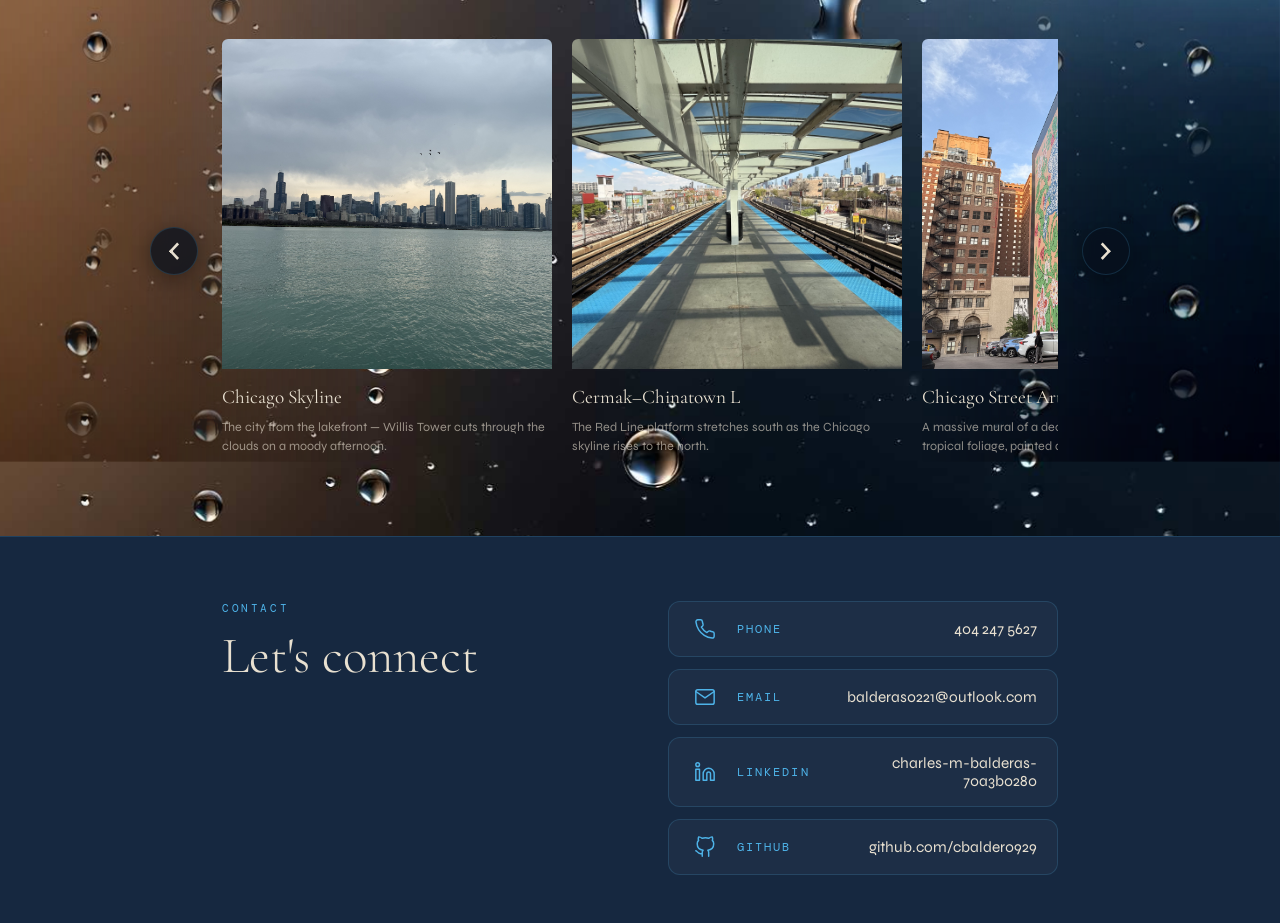
==== commit 13f89aeb: "test" ====
--- a/index.html
+++ b/index.html
@@ -105,9 +105,9 @@
           <article class="project-card">
             <p class="card-number">003</p>
               <img src="imgs/CheesLogo.webp" alt="Chess Practice preview" loading="lazy" />
-            <h3 class="card-title" data-i18n="card003Title">NextMove</h3>
+            <h3 class="card-title" data-i18n="card003Title">Chess Learning</h3>
             <p class="card-desc" data-i18n="card003Desc">
-Chess Game is a two-player PvP chess application built with C# and XAML, featuring a functional chessboard, piece movement logic, and turn-based gameplay.            </p>
+A desktop app built in C# and WPF using .NET 9 that teaches chess piece movement. Click any piece to view legal moves and captures with color-coded highlights, creating an interactive learning experience.            </p>
             <a href="project-detail.html?id=003" class="btn-view-project" data-i18n="viewProject">View Project</a>
           </article>
 
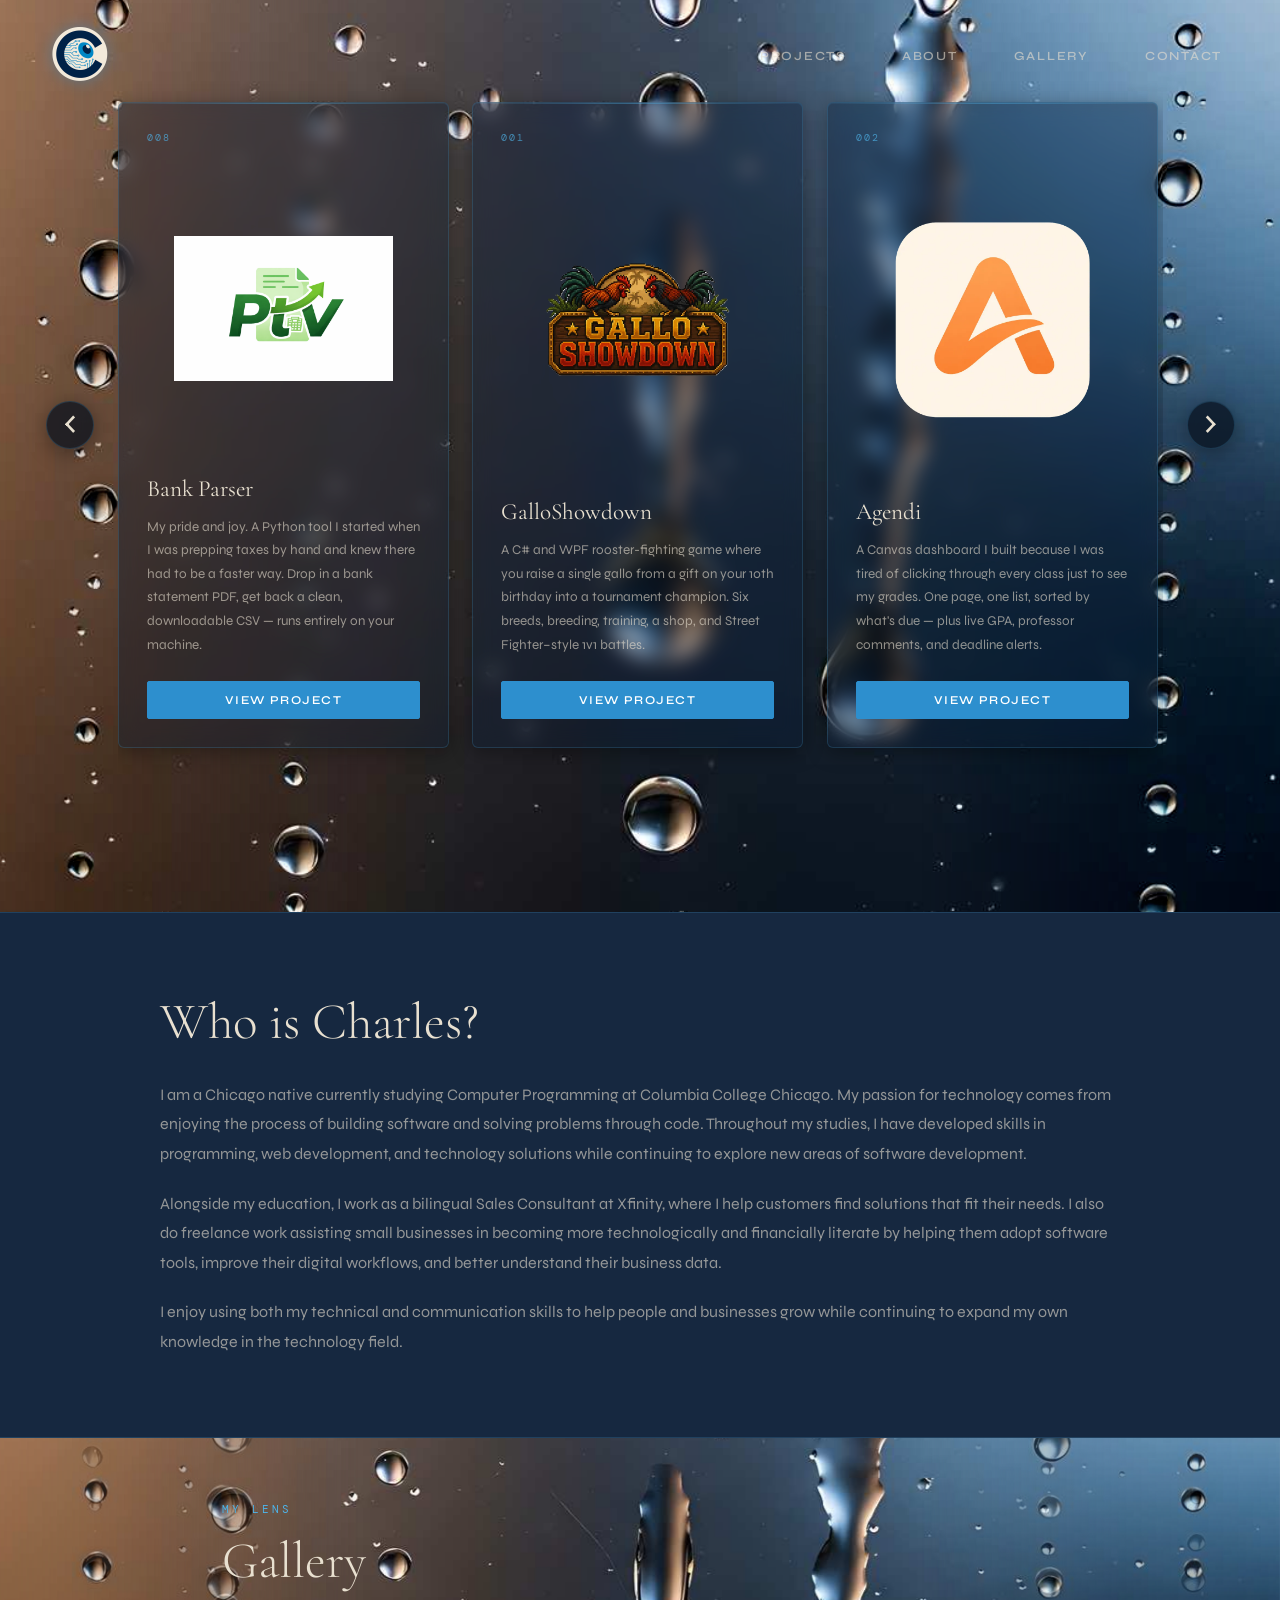
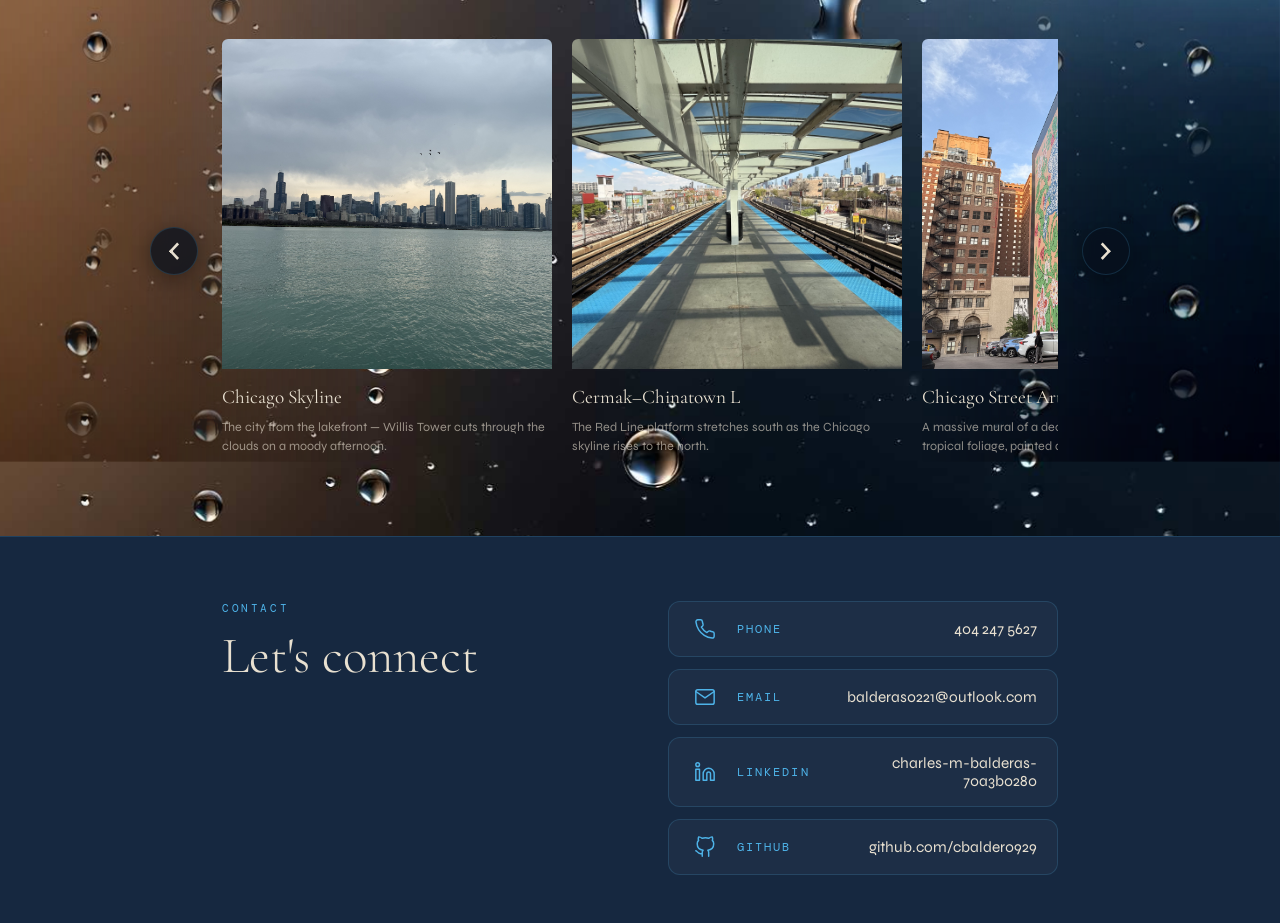
==== commit 6e596a66: "LayoutChanges" ====
--- a/index.html
+++ b/index.html
@@ -4,8 +4,6 @@
 <head>
   <meta charset="UTF-8" />
   <meta name="viewport" content="width=device-width, initial-scale=1.0" />
-  <title>charlesbalderas.com</title>
-
   <link rel="icon" type="image/png" href="imgs/mainLogo.png" />
 
   <!-- Preload critical hero background image -->
@@ -83,6 +81,16 @@
         <div class="projects-grid" id="projectsGrid">
 
           <article class="project-card">
+            <p class="card-number">008</p>
+            <img src="imgs/PtVLogo.png" alt="Bank Parser preview" loading="lazy" />
+            <h3 class="card-title" data-i18n="card008Title">Bank Parser</h3>
+            <p class="card-desc" data-i18n="card008Desc">
+              My pride and joy. A Python tool I started when I was prepping taxes by hand and knew there had to be a faster way. Drop in a bank statement PDF, get back a clean, downloadable CSV — runs entirely on your machine.
+            </p>
+            <a href="project-detail.html?id=008" class="btn-view-project" data-i18n="viewProject">View Project</a>
+          </article>
+
+          <article class="project-card">
             <p class="card-number">001</p>
             <img src="imgs/LogoPerron.webp" alt="Gallo Showdown preview" loading="lazy" />
             <h3 class="card-title" data-i18n="card001Title">GalloShowdown</h3>
@@ -152,16 +160,6 @@
               Add your details here.
             </p>
             <a href="project-detail.html?id=007" class="btn-view-project" data-i18n="viewProject">View Project</a>
-          </article>
-
-          <article class="project-card">
-            <p class="card-number">008</p>
-            <img src="imgs/PtVLogo.png" alt="Bank Parser preview" loading="lazy" />
-            <h3 class="card-title" data-i18n="card008Title">Bank Parser</h3>
-            <p class="card-desc" data-i18n="card008Desc">
-              My pride and joy. A Python tool I started when I was prepping taxes by hand and knew there had to be a faster way. Drop in a bank statement PDF, get back a clean, downloadable CSV — runs entirely on your machine.
-            </p>
-            <a href="project-detail.html?id=008" class="btn-view-project" data-i18n="viewProject">View Project</a>
           </article>
 
           <article class="project-card">
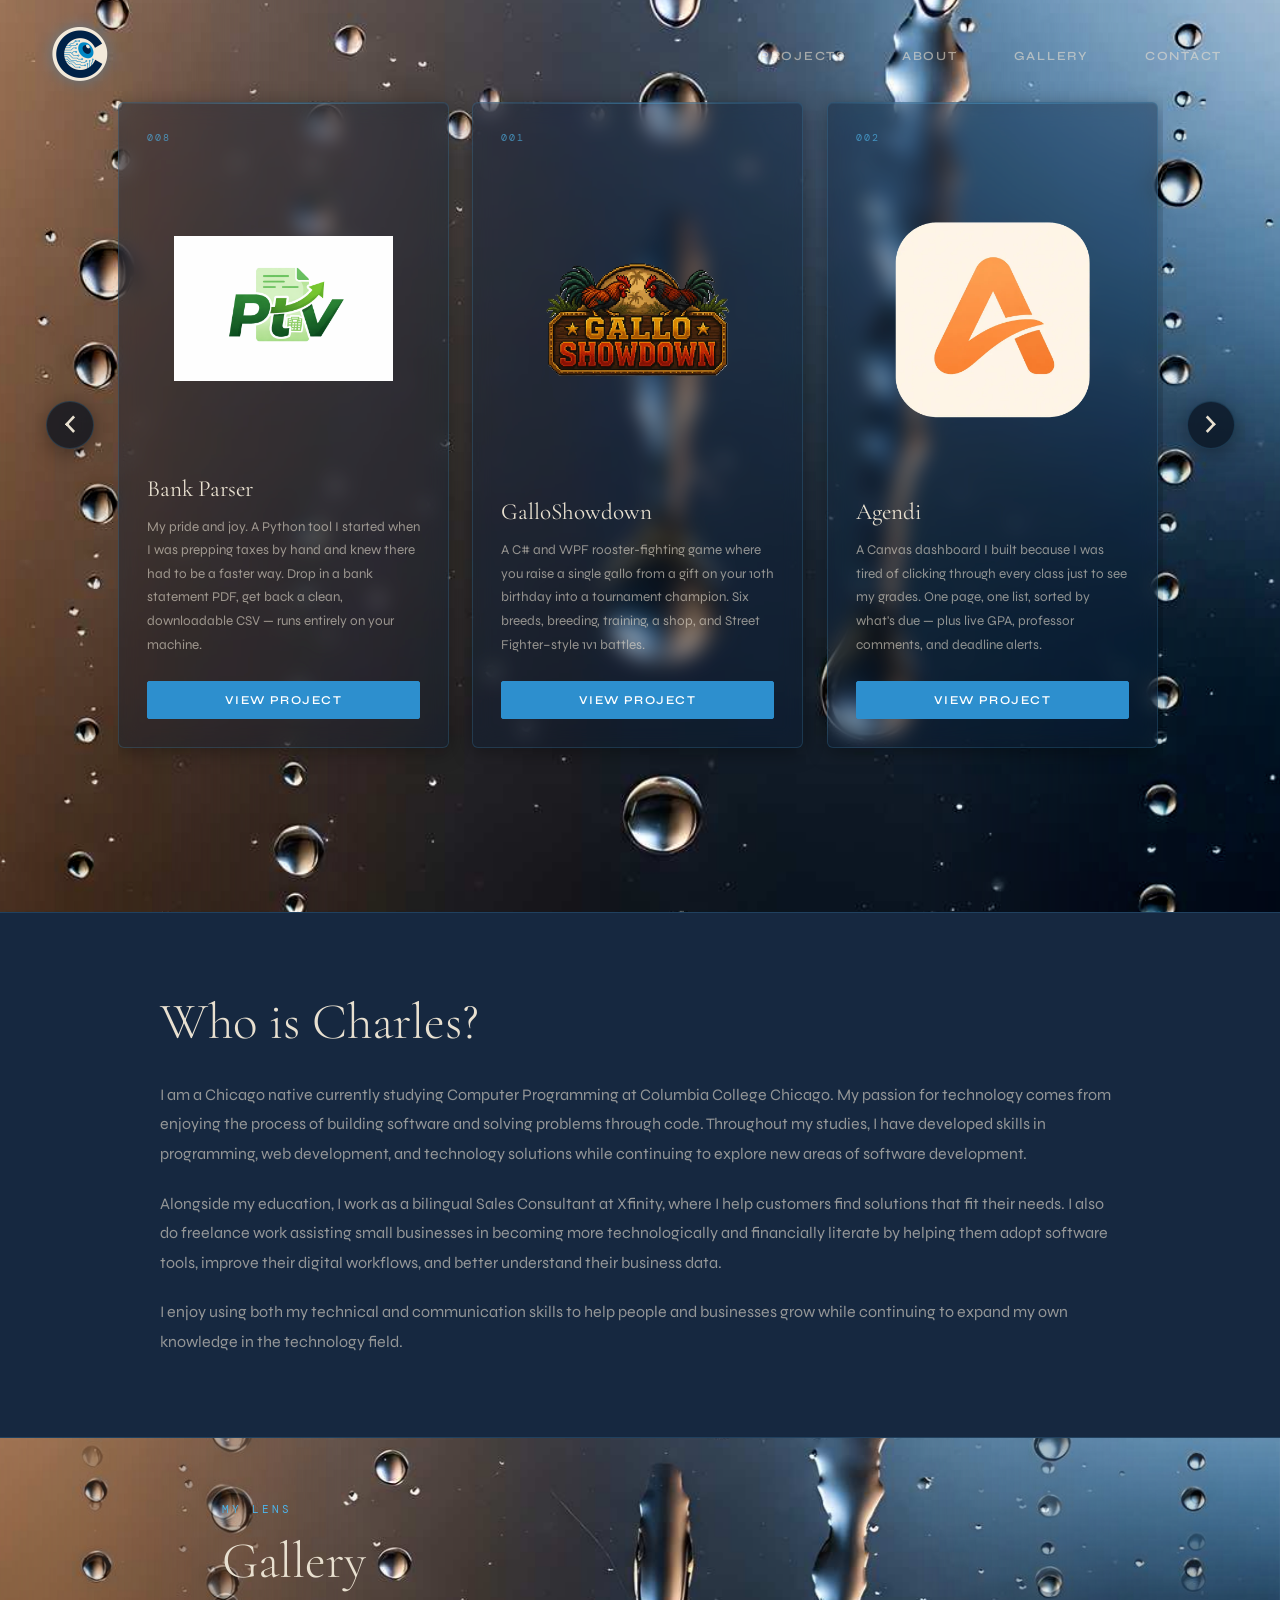
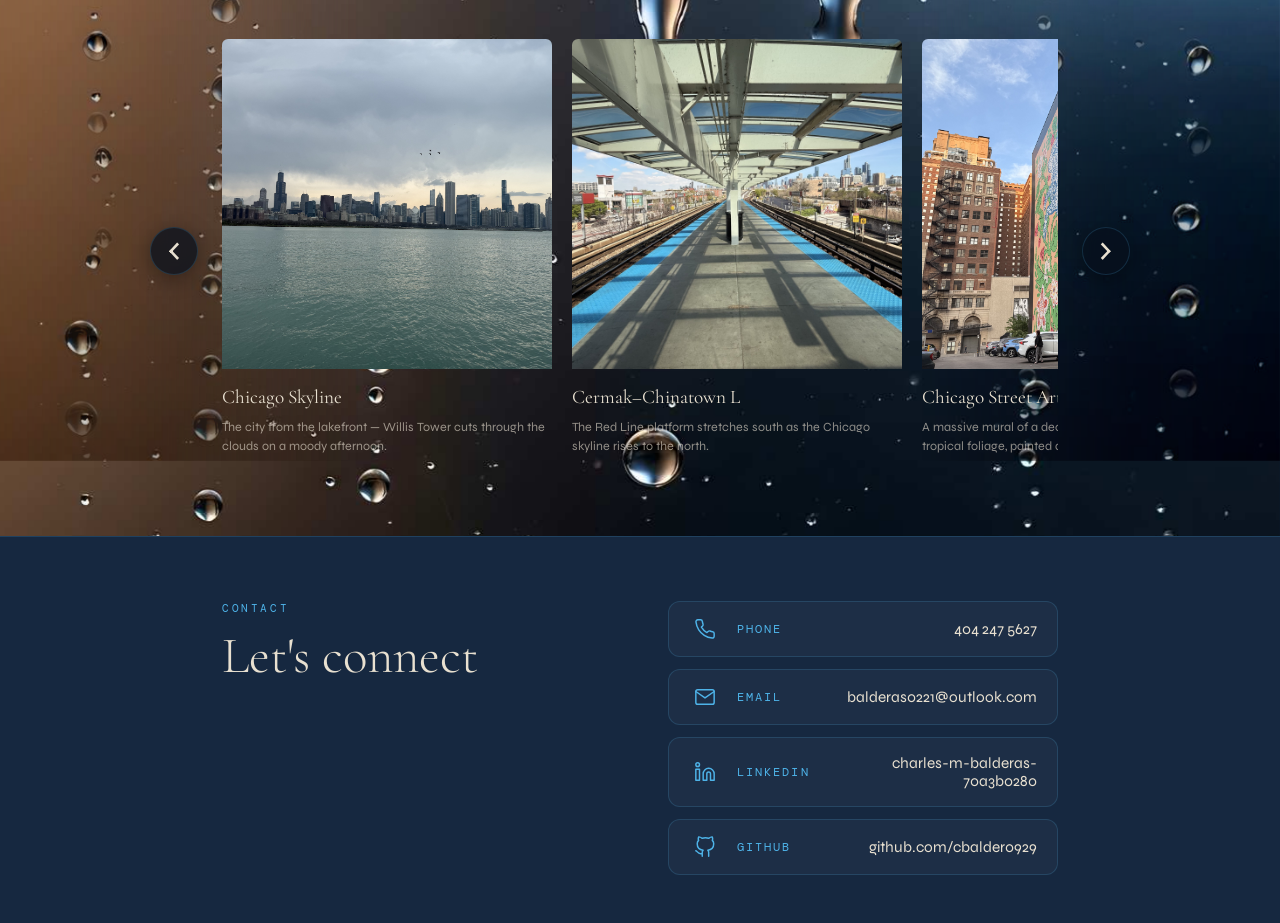
==== commit 4e7c417e: "ContentUpdate" ====
--- a/index.html
+++ b/index.html
@@ -85,7 +85,9 @@
             <img src="imgs/PtVLogo.png" alt="Bank Parser preview" loading="lazy" />
             <h3 class="card-title" data-i18n="card008Title">Bank Parser</h3>
             <p class="card-desc" data-i18n="card008Desc">
-              My pride and joy. A Python tool I started when I was prepping taxes by hand and knew there had to be a faster way. Drop in a bank statement PDF, get back a clean, downloadable CSV — runs entirely on your machine.
+              My pride and joy. A Python tool I started when I was prepping taxes by hand and knew there had to be a
+              faster way. Drop in a bank statement PDF, get back a clean, downloadable CSV — runs entirely on your
+              machine.
             </p>
             <a href="project-detail.html?id=008" class="btn-view-project" data-i18n="viewProject">View Project</a>
           </article>
@@ -95,33 +97,36 @@
             <img src="imgs/LogoPerron.webp" alt="Gallo Showdown preview" loading="lazy" />
             <h3 class="card-title" data-i18n="card001Title">GalloShowdown</h3>
             <p class="card-desc" data-i18n="card001Desc">
-              A C# and WPF rooster-fighting game where you raise a single gallo from a gift on your 10th birthday into a tournament champion. Six breeds, breeding, training, a shop, and Street Fighter–style 1v1 battles.
+              A C# and WPF rooster-fighting game where you raise a single gallo from a gift on your 10th birthday into a
+              tournament champion. Six breeds, breeding, training, a shop, and Street Fighter–style 1v1 battles.
             </p>
             <a href="project-detail.html?id=001" class="btn-view-project" data-i18n="viewProject">View Project</a>
           </article>
 
           <article class="project-card">
             <p class="card-number">002</p>
-              <img src="imgs/AgendiLogo.webp" alt="Agenda App preview" loading="lazy" />
+            <img src="imgs/AgendiLogo.webp" alt="Agenda App preview" loading="lazy" />
             <h3 class="card-title" data-i18n="card002Title">Agendi</h3>
             <p class="card-desc" data-i18n="card002Desc">
-              A Canvas dashboard I built because I was tired of clicking through every class just to see my grades. One page, one list, sorted by what's due — plus live GPA, professor comments, and deadline alerts.
+              A Canvas dashboard I built because I was tired of clicking through every class just to see my grades. One
+              page, one list, sorted by what's due — plus live GPA, professor comments, and deadline alerts.
             </p>
             <a href="project-detail.html?id=002" class="btn-view-project" data-i18n="viewProject">View Project</a>
           </article>
 
           <article class="project-card">
             <p class="card-number">003</p>
-              <img src="imgs/CheesLogo.webp" alt="Chess Practice preview" loading="lazy" />
+            <img src="imgs/CheesLogo.webp" alt="Chess Practice preview" loading="lazy" />
             <h3 class="card-title" data-i18n="card003Title">Chess Learning</h3>
             <p class="card-desc" data-i18n="card003Desc">
-A desktop app built in C# and WPF using .NET 9 that teaches chess piece movement. Click any piece to view legal moves and captures with color-coded highlights, creating an interactive learning experience.            </p>
+              A desktop app built in C# and WPF using .NET 9 that teaches chess piece movement. Click any piece to view
+              legal moves and captures with color-coded highlights, creating an interactive learning experience. </p>
             <a href="project-detail.html?id=003" class="btn-view-project" data-i18n="viewProject">View Project</a>
           </article>
 
           <article class="project-card">
             <p class="card-number">004</p>
-                          <img src="imgs/CraftWorldLogo.png" alt="Craft World preview" loading="lazy" />
+            <img src="imgs/CraftWorldLogo.png" alt="Craft World preview" loading="lazy" />
 
             <h3 class="card-title" data-i18n="card004Title">Craft World</h3>
             <p class="card-desc" data-i18n="card004Desc">
@@ -136,7 +141,8 @@
             <img src="imgs/wordleW.webp" alt="Wordle preview" loading="lazy" />
             <h3 class="card-title" data-i18n="card005Title">Wordle</h3>
             <p class="card-desc" data-i18n="card005Desc">
-              A browser-based Wordle clone built in Programming 2 with plain HTML, CSS, and JavaScript. 500-word dictionary, color-coded hints, win/loss tracking, and a share grid — no frameworks, no backend.
+              A browser-based Wordle clone built in Programming 2 with plain HTML, CSS, and JavaScript. 500-word
+              dictionary, color-coded hints, win/loss tracking, and a share grid — no frameworks, no backend.
             </p>
             <a href="project-detail.html?id=005" class="btn-view-project" data-i18n="viewProject">View Project</a>
           </article>
@@ -146,18 +152,21 @@
             <img src="imgs/FinBotV1Logo.png" alt="FinBot.AI preview" loading="lazy" />
             <h3 class="card-title" data-i18n="card006Title">FinBot.AI</h3>
             <p class="card-desc" data-i18n="card006Desc">
-              A web app that reads your bank statements and categorizes every transaction automatically. React + FastAPI, with a three-tier pipeline (rules → cache → Claude) so the AI only gets called for merchants it has never seen.
+              A web app that reads your bank statements and categorizes every transaction automatically. React +
+              FastAPI, with a three-tier pipeline (rules → cache → Claude) so the AI only gets called for merchants it
+              has never seen.
             </p>
             <a href="project-detail.html?id=006" class="btn-view-project" data-i18n="viewProject">View Project</a>
           </article>
 
           <article class="project-card">
             <p class="card-number">007</p>
-            <img src="imgs/FinBotV2.webp" alt="FinBotV2 preview" loading="lazy" />
-            <h3 class="card-title" data-i18n="card007Title">FinBotV2</h3>
+            <img src="imgs/FinBotV2.webp" alt="FinScrape preview" loading="lazy" />
+            <h3 class="card-title" data-i18n="card007Title">FinScrape</h3>
             <p class="card-desc" data-i18n="card007Desc">
-              Brief description of the project, its goals, and key outcomes.
-              Add your details here.
+              A hybrid rule-based and local-LLM rebuild of FinBot. FastAPI backend parses statements from Discover,
+              Amex, and Bank of America, categorizes transactions with deterministic rules first, and falls back to
+              a local Ollama model — no paid API required.
             </p>
             <a href="project-detail.html?id=007" class="btn-view-project" data-i18n="viewProject">View Project</a>
           </article>
@@ -167,7 +176,9 @@
             <img src="imgs/Synth.webp" alt="Additive Synthesizer preview" loading="lazy" />
             <h3 class="card-title" data-i18n="card009Title">Additive Synthesizer</h3>
             <p class="card-desc" data-i18n="card009Desc">
-              A Python program that builds real audio from scratch by stacking sine waves. Type in MIDI notes, pick a timbre (sine, triangle, square, sawtooth), get back a `.wav` you can download — usable from the browser or the CLI.
+              A Python program that builds real audio from scratch by stacking sine waves. Type in MIDI notes, pick a
+              timbre (sine, triangle, square, sawtooth), get back a `.wav` you can download — usable from the browser or
+              the CLI.
             </p>
             <a href="project-detail.html?id=009" class="btn-view-project" data-i18n="viewProject">View Project</a>
           </article>
@@ -210,7 +221,10 @@
             <img src="imgs/IA_logo_WhiteBG.png" alt="Image Analyzer preview" loading="lazy" />
             <h3 class="card-title" data-i18n="card013Title">Image Analyzer</h3>
             <p class="card-desc" data-i18n="card013Desc">
-              AI Image Analyzer lets you upload an image and watch an AI model figure out what it's looking at. The program analyzes the photo, makes its best prediction, and shows how confident it is in its answer. It does this using a machine learning library that has been trained on millions of images and thousands of objects. Try it out and see how well the AI can recognize the world around it.
+              AI Image Analyzer lets you upload an image and watch an AI model figure out what it's looking at. The
+              program analyzes the photo, makes its best prediction, and shows how confident it is in its answer. It
+              does this using a machine learning library that has been trained on millions of images and thousands of
+              objects. Try it out and see how well the AI can recognize the world around it.
             </p>
             <a href="project-detail.html?id=013" class="btn-view-project" data-i18n="viewProject">View Project</a>
           </article>
@@ -251,13 +265,20 @@
           <span data-i18n="aboutTitle">Who is Charles?</span>
         </h2>
         <p data-i18n="aboutP1">
-          I am a Chicago native currently studying Computer Programming at Columbia College Chicago. My passion for technology comes from enjoying the process of building software and solving problems through code. Throughout my studies, I have developed skills in programming, web development, and technology solutions while continuing to explore new areas of software development.
+          I am a Chicago native currently studying Computer Programming at Columbia College Chicago. My passion for
+          technology comes from enjoying the process of building software and solving problems through code. Throughout
+          my studies, I have developed skills in programming, web development, and technology solutions while continuing
+          to explore new areas of software development.
         </p>
         <p data-i18n="aboutP2">
-          Alongside my education, I work as a bilingual Sales Consultant at Xfinity, where I help customers find solutions that fit their needs. I also do freelance work assisting small businesses in becoming more technologically and financially literate by helping them adopt software tools, improve their digital workflows, and better understand their business data.
+          Alongside my education, I work as a bilingual Sales Consultant at Xfinity, where I help customers find
+          solutions that fit their needs. I also do freelance work assisting small businesses in becoming more
+          technologically and financially literate by helping them adopt software tools, improve their digital
+          workflows, and better understand their business data.
         </p>
         <p data-i18n="aboutP3">
-          I enjoy using both my technical and communication skills to help people and businesses grow while continuing to expand my own knowledge in the technology field.
+          I enjoy using both my technical and communication skills to help people and businesses grow while continuing
+          to expand my own knowledge in the technology field.
         </p>
       </div>
     </div>
@@ -281,7 +302,8 @@
       </div>
 
       <div class="gallery-carousel-wrapper">
-        <button class="project-carousel-btn project-carousel-btn--prev" type="button" aria-label="Previous photos" data-gallery-prev>
+        <button class="project-carousel-btn project-carousel-btn--prev" type="button" aria-label="Previous photos"
+          data-gallery-prev>
           <span aria-hidden="true">&#8249;</span>
         </button>
 
@@ -289,127 +311,98 @@
 
           <div class="gallery-item">
             <div class="gallery-image">
-              <img src="PhotosFolder/converted/IMG_2084.jpg" alt="Chicago skyline viewed from the lakefront" loading="lazy" />
+              <img src="PhotosFolder/converted/IMG_2084.jpg" alt="Chicago skyline viewed from the lakefront"
+                loading="lazy" />
             </div>
             <h3 class="gallery-item-title" data-i18n="gallery1Title">Chicago Skyline</h3>
-            <p class="gallery-item-desc" data-i18n="gallery1Desc">The city from the lakefront — Willis Tower cuts through the clouds on a moody afternoon.</p>
-          </div>
-
-          <div class="gallery-item">
-            <div class="gallery-image">
-              <img src="PhotosFolder/converted/IMG_2244.jpg" alt="Cermak-Chinatown CTA L train platform" loading="lazy" />
+            <p class="gallery-item-desc" data-i18n="gallery1Desc">The city from the lakefront — Willis Tower cuts
+              through the clouds on a moody afternoon.</p>
+          </div>
+
+          <div class="gallery-item">
+            <div class="gallery-image">
+              <img src="PhotosFolder/converted/IMG_2244.jpg" alt="Cermak-Chinatown CTA L train platform"
+                loading="lazy" />
             </div>
             <h3 class="gallery-item-title" data-i18n="gallery2Title">Cermak–Chinatown L</h3>
-            <p class="gallery-item-desc" data-i18n="gallery2Desc">The Red Line platform stretches south as the Chicago skyline rises to the north.</p>
-          </div>
-
-          <div class="gallery-item">
-            <div class="gallery-image">
-              <img src="PhotosFolder/converted/IMG_2460.jpg" alt="Large street art mural on a Chicago building" loading="lazy" />
+            <p class="gallery-item-desc" data-i18n="gallery2Desc">The Red Line platform stretches south as the Chicago
+              skyline rises to the north.</p>
+          </div>
+
+          <div class="gallery-item">
+            <div class="gallery-image">
+              <img src="PhotosFolder/converted/IMG_2460.jpg" alt="Large street art mural on a Chicago building"
+                loading="lazy" />
             </div>
             <h3 class="gallery-item-title" data-i18n="gallery3Title">Chicago Street Art</h3>
-            <p class="gallery-item-desc" data-i18n="gallery3Desc">A massive mural of a decorative creature surrounded by tropical foliage, painted across an entire building face.</p>
-          </div>
-
-          <div class="gallery-item">
-            <div class="gallery-image">
-              <img src="PhotosFolder/IMG_2398.JPG" alt="Friends gathered around a backyard campfire at night" loading="lazy" />
-            </div>
-            <h3 class="gallery-item-title" data-i18n="gallery4Title">Backyard Fire</h3>
-            <p class="gallery-item-desc" data-i18n="gallery4Desc">Late-night fire pit with friends — the kind of night that turns into a good story.</p>
-          </div>
-
-          <div class="gallery-item">
-            <div class="gallery-image">
-              <img src="PhotosFolder/converted/IMG_2448.jpg" alt="Brindle dog relaxing in a sunny yard" loading="lazy" />
+            <p class="gallery-item-desc" data-i18n="gallery3Desc">A massive mural of a decorative creature surrounded by
+              tropical foliage, painted across an entire building face.</p>
+          </div>
+
+          <div class="gallery-item">
+            <div class="gallery-image">
+              <img src="PhotosFolder/converted/IMG_2448.jpg" alt="Brindle dog relaxing in a sunny yard"
+                loading="lazy" />
             </div>
             <h3 class="gallery-item-title" data-i18n="gallery5Title">Sunny Afternoon</h3>
-            <p class="gallery-item-desc" data-i18n="gallery5Desc">A brindle pup soaking up the sun by the woodpile on a quiet summer afternoon.</p>
-          </div>
-
-          <div class="gallery-item">
-            <div class="gallery-image">
-              <img src="PhotosFolder/converted/IMG_2279.jpg" alt="Selfie with Willis Tower visible through a window" loading="lazy" />
+            <p class="gallery-item-desc" data-i18n="gallery5Desc">A brindle pup soaking up the sun by the woodpile on a
+              quiet summer afternoon.</p>
+          </div>
+
+          <div class="gallery-item">
+            <div class="gallery-image">
+              <img src="PhotosFolder/converted/IMG_2279.jpg" alt="Selfie with Willis Tower visible through a window"
+                loading="lazy" />
             </div>
             <h3 class="gallery-item-title" data-i18n="gallery6Title">Willis Tower Views</h3>
-            <p class="gallery-item-desc" data-i18n="gallery6Desc">Peace sign from the upper floors — the kind of city view that never gets old.</p>
-          </div>
-
-          <div class="gallery-item">
-            <div class="gallery-image">
-              <img src="PhotosFolder/converted/IMG_2089.jpg" alt="Chicago Water Tower on Michigan Avenue" loading="lazy" />
+            <p class="gallery-item-desc" data-i18n="gallery6Desc">Peace sign from the upper floors — the kind of city
+              view that never gets old.</p>
+          </div>
+
+          <div class="gallery-item">
+            <div class="gallery-image">
+              <img src="PhotosFolder/converted/IMG_2089.jpg" alt="Chicago Water Tower on Michigan Avenue"
+                loading="lazy" />
             </div>
             <h3 class="gallery-item-title" data-i18n="gallery7Title">The Water Tower</h3>
-            <p class="gallery-item-desc" data-i18n="gallery7Desc">One of the few structures to survive the Great Chicago Fire, still standing watch on the Magnificent Mile.</p>
-          </div>
-
-          <div class="gallery-item">
-            <div class="gallery-image">
-              <img src="PhotosFolder/converted/IMG_2195.jpg" alt="Chicago street view with Willis Tower and a mural" loading="lazy" />
+            <p class="gallery-item-desc" data-i18n="gallery7Desc">One of the few structures to survive the Great Chicago
+              Fire, still standing watch on the Magnificent Mile.</p>
+          </div>
+
+          <div class="gallery-item">
+            <div class="gallery-image">
+              <img src="PhotosFolder/converted/IMG_2195.jpg" alt="Chicago street view with Willis Tower and a mural"
+                loading="lazy" />
             </div>
             <h3 class="gallery-item-title" data-i18n="gallery8Title">Street Level</h3>
-            <p class="gallery-item-desc" data-i18n="gallery8Desc">Willis Tower looms over the intersection while a vibrant mural adds color to the corner.</p>
-          </div>
-
-          <div class="gallery-item">
-            <div class="gallery-image">
-              <img src="PhotosFolder/IMG_2221.PNG" alt="Japanese woodblock-style art of a snow leopard and black panther" loading="lazy" />
-            </div>
-            <h3 class="gallery-item-title" data-i18n="gallery9Title">Ukiyo-e Clash</h3>
-            <p class="gallery-item-desc" data-i18n="gallery9Desc">A woodblock-style print of a snow leopard and black panther locked in battle on a deep blue background.</p>
-          </div>
-
-          <div class="gallery-item">
-            <div class="gallery-image">
-              <img src="PhotosFolder/converted/IMG_2230.jpg" alt="Mirror selfie in a gym with dumbbells in the foreground" loading="lazy" />
-            </div>
-            <h3 class="gallery-item-title" data-i18n="gallery10Title">Gym Days</h3>
-            <p class="gallery-item-desc" data-i18n="gallery10Desc">Mirror selfie at the weight room — staying consistent.</p>
-          </div>
-
-          <div class="gallery-item">
-            <div class="gallery-image">
-              <img src="PhotosFolder/converted/IMG_2383.jpg" alt="CTA subway security screen showing two people smiling" loading="lazy" />
-            </div>
-            <h3 class="gallery-item-title" data-i18n="gallery11Title">Caught on Camera</h3>
-            <p class="gallery-item-desc" data-i18n="gallery11Desc">The CTA security feed caught us on the Brown Line — smiling for the screen.</p>
-          </div>
-
-          <div class="gallery-item">
-            <div class="gallery-image">
-              <img src="PhotosFolder/converted/IMG_2390.jpg" alt="Chicago Michigan Avenue with a yellow convertible in traffic" loading="lazy" />
+            <p class="gallery-item-desc" data-i18n="gallery8Desc">Willis Tower looms over the intersection while a
+              vibrant mural adds color to the corner.</p>
+          </div>
+
+          <div class="gallery-item">
+            <div class="gallery-image">
+              <img src="PhotosFolder/converted/IMG_2390.jpg"
+                alt="Chicago Michigan Avenue with a yellow convertible in traffic" loading="lazy" />
             </div>
             <h3 class="gallery-item-title" data-i18n="gallery12Title">Michigan Avenue</h3>
-            <p class="gallery-item-desc" data-i18n="gallery12Desc">A yellow convertible heads down Michigan Ave on a green-light afternoon in the city.</p>
-          </div>
-
-          <div class="gallery-item">
-            <div class="gallery-image">
-              <img src="PhotosFolder/converted/IMG_2401.jpg" alt="Charles holding an iPad box at the Xfinity store" loading="lazy" />
-            </div>
-            <h3 class="gallery-item-title" data-i18n="gallery13Title">On the Clock</h3>
-            <p class="gallery-item-desc" data-i18n="gallery13Desc">Working the floor at Xfinity — iPad boxes stacked and ready to go.</p>
-          </div>
-
-          <div class="gallery-item">
-            <div class="gallery-image">
-              <img src="PhotosFolder/IMG_1943.PNG" alt="Charles in a Comcast jacket in front of the Comcast logo" loading="lazy" />
-            </div>
-            <h3 class="gallery-item-title" data-i18n="gallery14Title">Comcast Days</h3>
-            <p class="gallery-item-desc" data-i18n="gallery14Desc">On site at Comcast — the first chapter of a career in telecom.</p>
-          </div>
-
-          <div class="gallery-item">
-            <div class="gallery-image">
-              <img src="PhotosFolder/F8843B34-9806-44A0-9B75-6A46EB564317.png" alt="Portrait photo in front of a bookshelf" loading="lazy" />
+            <p class="gallery-item-desc" data-i18n="gallery12Desc">A yellow convertible heads down Michigan Ave on a
+              green-light afternoon in the city.</p>
+          </div>
+
+          <div class="gallery-item">
+            <div class="gallery-image">
+              <img src="PhotosFolder/F8843B34-9806-44A0-9B75-6A46EB564317.png"
+                alt="Portrait photo in front of a bookshelf" loading="lazy" />
             </div>
             <h3 class="gallery-item-title" data-i18n="gallery15Title">Portrait</h3>
-            <p class="gallery-item-desc" data-i18n="gallery15Desc">A quiet afternoon between the stacks — glasses on, good vibes only.</p>
+            <p class="gallery-item-desc" data-i18n="gallery15Desc">A quiet afternoon between the stacks — glasses on,
+              good vibes only.</p>
           </div>
 
         </div><!-- /gallery-track -->
 
-        <button class="project-carousel-btn project-carousel-btn--next" type="button" aria-label="Next photos" data-gallery-next>
+        <button class="project-carousel-btn project-carousel-btn--next" type="button" aria-label="Next photos"
+          data-gallery-next>
           <span aria-hidden="true">&#8250;</span>
         </button>
       </div><!-- /gallery-carousel-wrapper -->
@@ -429,8 +422,10 @@
         <div class="footer-contact-list">
           <a href="tel:4042475627" class="footer-contact-item">
             <span class="footer-contact-icon" aria-hidden="true">
-              <svg width="22" height="22" viewBox="0 0 24 24" fill="none" stroke="currentColor" stroke-width="1.6" stroke-linecap="round" stroke-linejoin="round">
-                <path d="M22 16.92v3a2 2 0 0 1-2.18 2 19.79 19.79 0 0 1-8.63-3.07 19.5 19.5 0 0 1-6-6 19.79 19.79 0 0 1-3.07-8.67A2 2 0 0 1 4.11 2h3a2 2 0 0 1 2 1.72c.13.96.37 1.9.72 2.81a2 2 0 0 1-.45 2.11L8.09 9.91a16 16 0 0 0 6 6l1.27-1.27a2 2 0 0 1 2.11-.45c.91.35 1.85.59 2.81.72A2 2 0 0 1 22 16.92z"/>
+              <svg width="22" height="22" viewBox="0 0 24 24" fill="none" stroke="currentColor" stroke-width="1.6"
+                stroke-linecap="round" stroke-linejoin="round">
+                <path
+                  d="M22 16.92v3a2 2 0 0 1-2.18 2 19.79 19.79 0 0 1-8.63-3.07 19.5 19.5 0 0 1-6-6 19.79 19.79 0 0 1-3.07-8.67A2 2 0 0 1 4.11 2h3a2 2 0 0 1 2 1.72c.13.96.37 1.9.72 2.81a2 2 0 0 1-.45 2.11L8.09 9.91a16 16 0 0 0 6 6l1.27-1.27a2 2 0 0 1 2.11-.45c.91.35 1.85.59 2.81.72A2 2 0 0 1 22 16.92z" />
               </svg>
             </span>
             <span class="footer-contact-label" data-i18n="footerLabelPhone">Phone</span>
@@ -438,21 +433,23 @@
           </a>
           <a href="mailto:balderas0221@outlook.com" class="footer-contact-item">
             <span class="footer-contact-icon" aria-hidden="true">
-              <svg width="22" height="22" viewBox="0 0 24 24" fill="none" stroke="currentColor" stroke-width="1.6" stroke-linecap="round" stroke-linejoin="round">
-                <path d="M4 4h16c1.1 0 2 .9 2 2v12c0 1.1-.9 2-2 2H4c-1.1 0-2-.9-2-2V6c0-1.1.9-2 2-2z"/>
-                <polyline points="22,6 12,13 2,6"/>
+              <svg width="22" height="22" viewBox="0 0 24 24" fill="none" stroke="currentColor" stroke-width="1.6"
+                stroke-linecap="round" stroke-linejoin="round">
+                <path d="M4 4h16c1.1 0 2 .9 2 2v12c0 1.1-.9 2-2 2H4c-1.1 0-2-.9-2-2V6c0-1.1.9-2 2-2z" />
+                <polyline points="22,6 12,13 2,6" />
               </svg>
             </span>
             <span class="footer-contact-label" data-i18n="footerLabelEmail">Email</span>
             <span class="footer-contact-value">balderas0221@outlook.com</span>
           </a>
-          <a href="https://www.linkedin.com/in/charles-m-balderas-70a3b0280" class="footer-contact-item"
-            target="_blank" rel="noreferrer">
+          <a href="https://www.linkedin.com/in/charles-m-balderas-70a3b0280" class="footer-contact-item" target="_blank"
+            rel="noreferrer">
             <span class="footer-contact-icon" aria-hidden="true">
-              <svg width="22" height="22" viewBox="0 0 24 24" fill="none" stroke="currentColor" stroke-width="1.6" stroke-linecap="round" stroke-linejoin="round">
-                <path d="M16 8a6 6 0 0 1 6 6v7h-4v-7a2 2 0 0 0-2-2 2 2 0 0 0-2 2v7h-4v-7a6 6 0 0 1 6-6z"/>
-                <rect x="2" y="9" width="4" height="12"/>
-                <circle cx="4" cy="4" r="2"/>
+              <svg width="22" height="22" viewBox="0 0 24 24" fill="none" stroke="currentColor" stroke-width="1.6"
+                stroke-linecap="round" stroke-linejoin="round">
+                <path d="M16 8a6 6 0 0 1 6 6v7h-4v-7a2 2 0 0 0-2-2 2 2 0 0 0-2 2v7h-4v-7a6 6 0 0 1 6-6z" />
+                <rect x="2" y="9" width="4" height="12" />
+                <circle cx="4" cy="4" r="2" />
               </svg>
             </span>
             <span class="footer-contact-label" data-i18n="footerLabelLinkedIn">LinkedIn</span>
@@ -460,8 +457,10 @@
           </a>
           <a href="https://github.com/cbalder0929" class="footer-contact-item" target="_blank" rel="noreferrer">
             <span class="footer-contact-icon" aria-hidden="true">
-              <svg width="22" height="22" viewBox="0 0 24 24" fill="none" stroke="currentColor" stroke-width="1.6" stroke-linecap="round" stroke-linejoin="round">
-                <path d="M9 19c-5 1.5-5-2.5-7-3m14 6v-3.87a3.37 3.37 0 0 0-.94-2.61c3.14-.35 6.44-1.54 6.44-7A5.44 5.44 0 0 0 20 4.77 5.07 5.07 0 0 0 19.91 1S18.73.65 16 2.48a13.38 13.38 0 0 0-7 0C6.27.65 5.09 1 5.09 1A5.07 5.07 0 0 0 5 4.77a5.44 5.44 0 0 0-1.5 3.78c0 5.42 3.3 6.61 6.44 7A3.37 3.37 0 0 0 9 18.13V22"/>
+              <svg width="22" height="22" viewBox="0 0 24 24" fill="none" stroke="currentColor" stroke-width="1.6"
+                stroke-linecap="round" stroke-linejoin="round">
+                <path
+                  d="M9 19c-5 1.5-5-2.5-7-3m14 6v-3.87a3.37 3.37 0 0 0-.94-2.61c3.14-.35 6.44-1.54 6.44-7A5.44 5.44 0 0 0 20 4.77 5.07 5.07 0 0 0 19.91 1S18.73.65 16 2.48a13.38 13.38 0 0 0-7 0C6.27.65 5.09 1 5.09 1A5.07 5.07 0 0 0 5 4.77a5.44 5.44 0 0 0-1.5 3.78c0 5.42 3.3 6.61 6.44 7A3.37 3.37 0 0 0 9 18.13V22" />
               </svg>
             </span>
             <span class="footer-contact-label" data-i18n="footerLabelGitHub">GitHub</span>
@@ -476,4 +475,4 @@
   <script src="script.js" defer></script>
 </body>
 
-</html>
+</html>
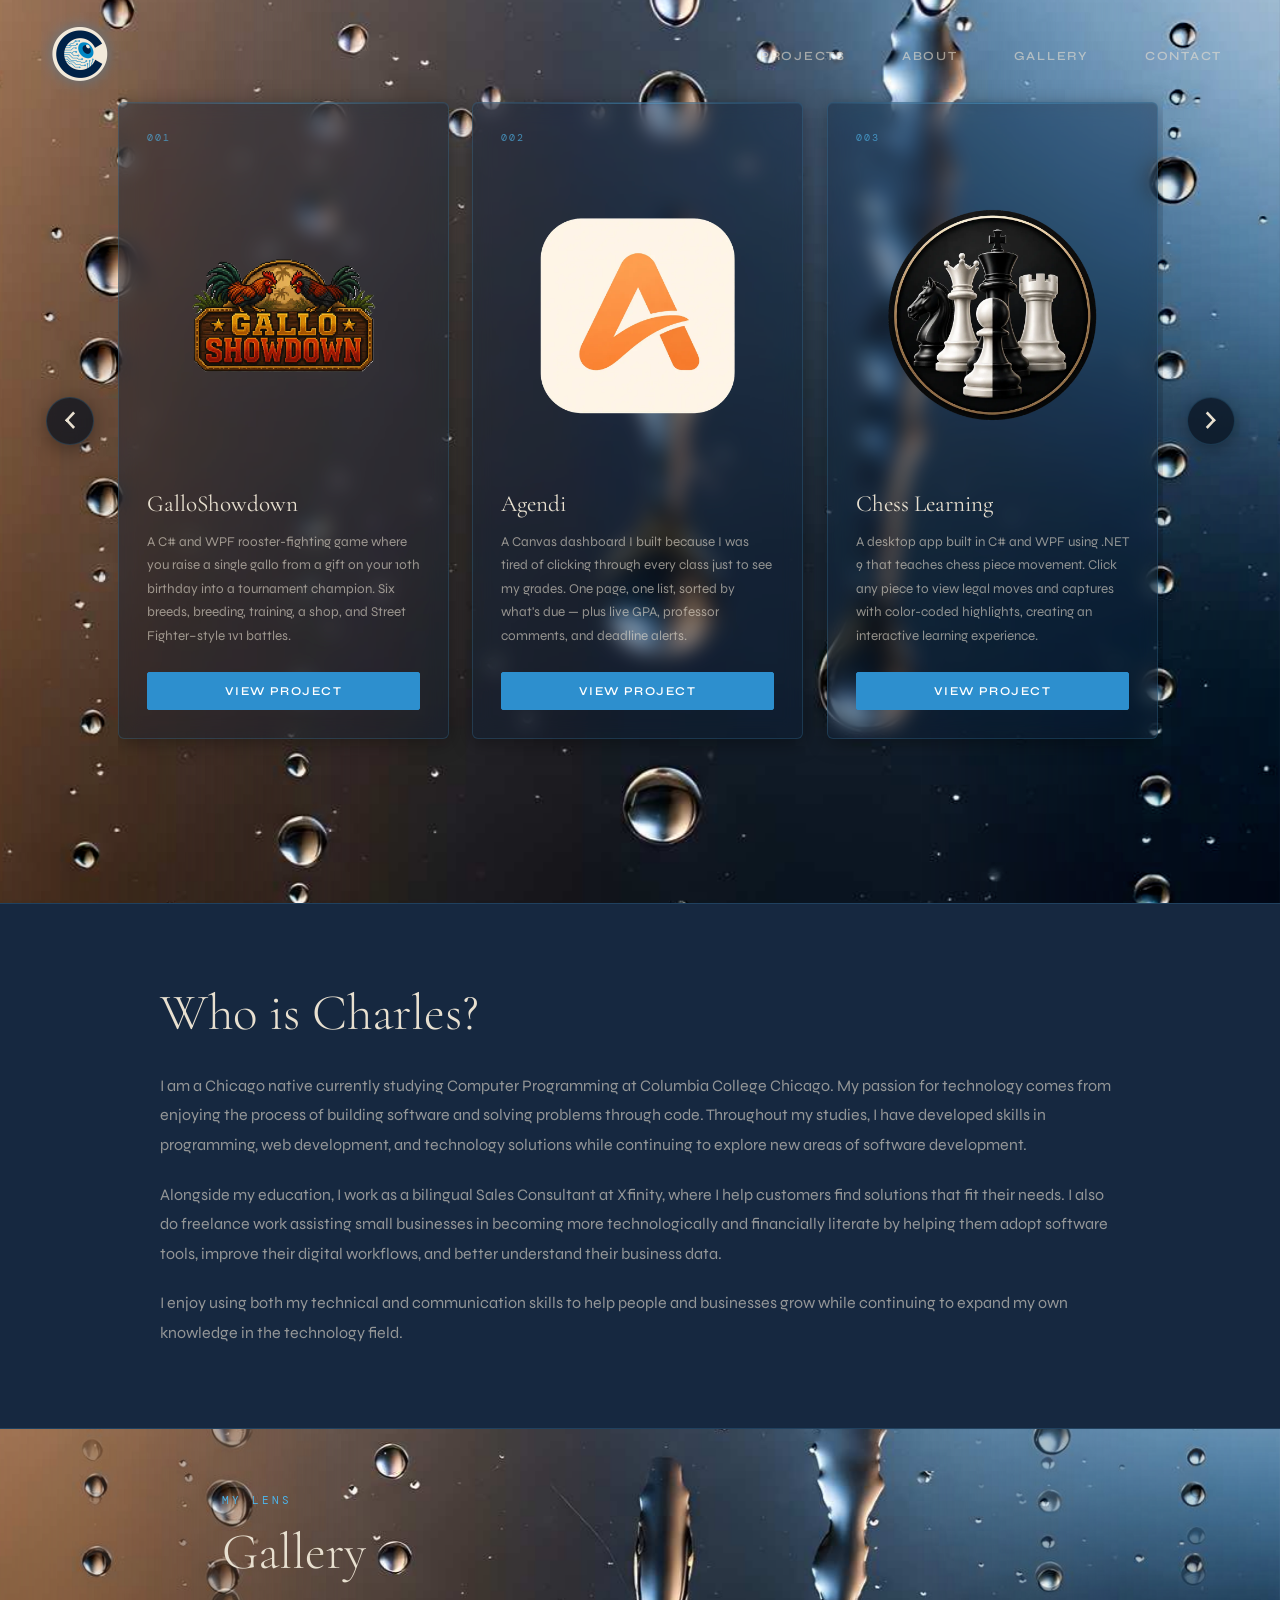
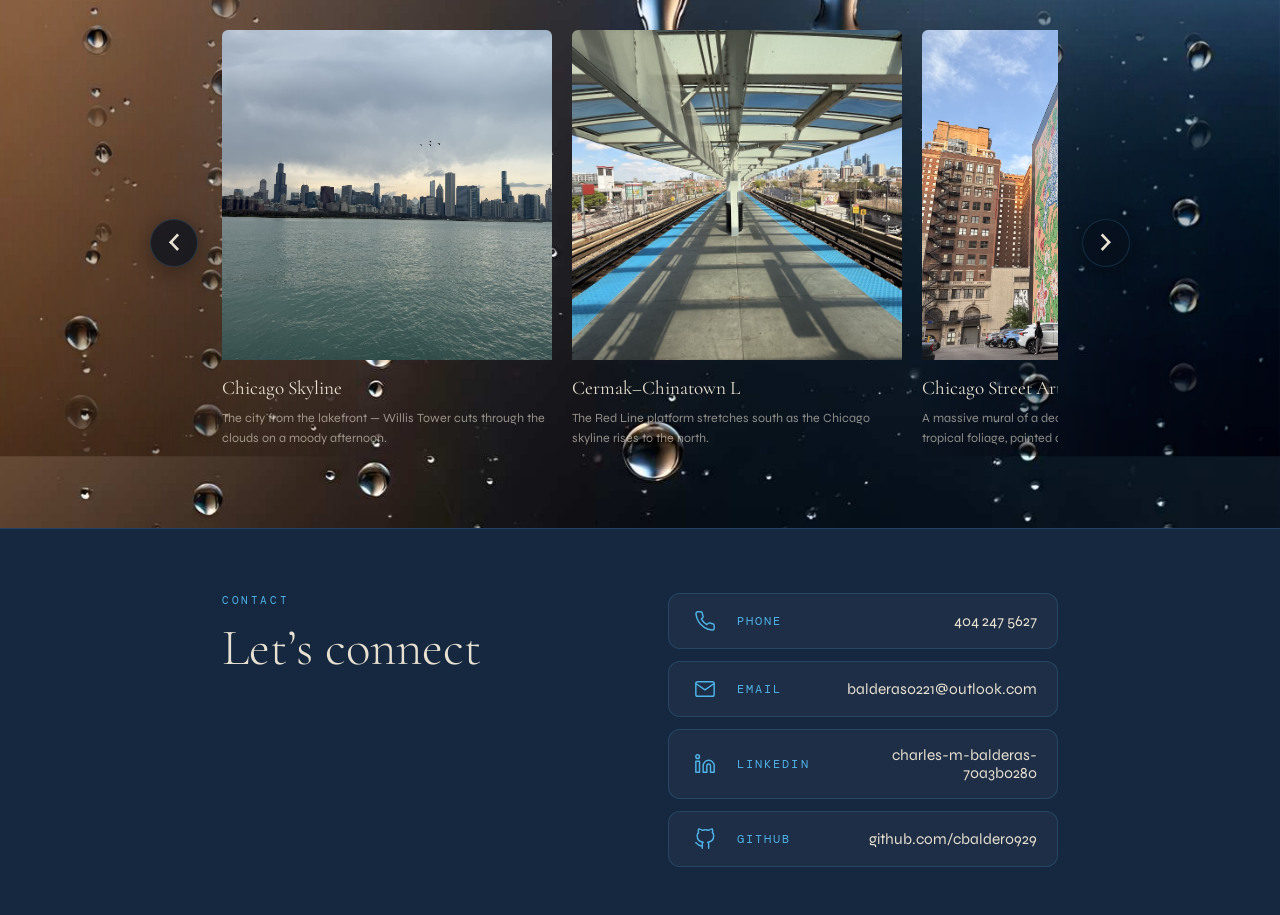
==== commit 8d7201c0: "changes 08/12" ====
--- a/index.html
+++ b/index.html
@@ -81,6 +81,84 @@
         <div class="projects-grid" id="projectsGrid">
 
           <article class="project-card">
+            <p class="card-number">001</p>
+            <img src="imgs/LogoPerron.webp" alt="Gallo Showdown preview" loading="lazy" />
+            <h3 class="card-title" data-i18n="card001Title">GalloShowdown</h3>
+            <p class="card-desc" data-i18n="card001Desc">
+              A C# and WPF rooster-fighting game where you raise a single gallo from a gift on your 10th birthday into a
+              tournament champion. Six breeds, breeding, training, a shop, and Street Fighter–style 1v1 battles.
+            </p>
+            <a href="project-detail.html?id=001" class="btn-view-project" data-i18n="viewProject">View Project</a>
+          </article>
+
+          <article class="project-card">
+            <p class="card-number">002</p>
+            <img src="imgs/AgendiLogo.webp" alt="Agenda App preview" loading="lazy" />
+            <h3 class="card-title" data-i18n="card002Title">Agendi</h3>
+            <p class="card-desc" data-i18n="card002Desc">
+              A Canvas dashboard I built because I was tired of clicking through every class just to see my grades. One
+              page, one list, sorted by what's due — plus live GPA, professor comments, and deadline alerts.
+            </p>
+            <a href="project-detail.html?id=002" class="btn-view-project" data-i18n="viewProject">View Project</a>
+          </article>
+
+          <article class="project-card">
+            <p class="card-number">003</p>
+            <img src="imgs/CheesLogo.webp" alt="Chess Practice preview" loading="lazy" />
+            <h3 class="card-title" data-i18n="card003Title">Chess Learning</h3>
+            <p class="card-desc" data-i18n="card003Desc">
+              A desktop app built in C# and WPF using .NET 9 that teaches chess piece movement. Click any piece to view
+              legal moves and captures with color-coded highlights, creating an interactive learning experience. </p>
+            <a href="project-detail.html?id=003" class="btn-view-project" data-i18n="viewProject">View Project</a>
+          </article>
+
+          <article class="project-card">
+            <p class="card-number">004</p>
+            <img src="imgs/CraftWorldLogo.png" alt="Craft World preview" loading="lazy" />
+
+            <h3 class="card-title" data-i18n="card004Title">Craft World</h3>
+            <p class="card-desc" data-i18n="card004Desc">
+              A Minecraft-style crafting and building game with a procedurally explorable forest world and a full item-crafting system.
+            </p>
+            <a href="project-detail.html?id=004" class="btn-view-project" data-i18n="viewProject">View Project</a>
+          </article>
+
+          <article class="project-card">
+            <p class="card-number">005</p>
+            <img src="imgs/wordleW.webp" alt="Wordle preview" loading="lazy" />
+            <h3 class="card-title" data-i18n="card005Title">Wordle</h3>
+            <p class="card-desc" data-i18n="card005Desc">
+              A browser-based Wordle clone built in Programming 2 with plain HTML, CSS, and JavaScript. 500-word
+              dictionary, color-coded hints, win/loss tracking, and a share grid — no frameworks, no backend.
+            </p>
+            <a href="project-detail.html?id=005" class="btn-view-project" data-i18n="viewProject">View Project</a>
+          </article>
+
+          <article class="project-card">
+            <p class="card-number">006</p>
+            <img src="imgs/FinBotV1Logo.png" alt="FinBot.AI preview" loading="lazy" />
+            <h3 class="card-title" data-i18n="card006Title">FinBot.AI</h3>
+            <p class="card-desc" data-i18n="card006Desc">
+              A web app that reads your bank statements and categorizes every transaction automatically. React +
+              FastAPI, with a three-tier pipeline (rules → cache → Claude) so the AI only gets called for merchants it
+              has never seen.
+            </p>
+            <a href="project-detail.html?id=006" class="btn-view-project" data-i18n="viewProject">View Project</a>
+          </article>
+
+          <article class="project-card">
+            <p class="card-number">007</p>
+            <img src="imgs/FinBotV2.webp" alt="FinScrape preview" loading="lazy" />
+            <h3 class="card-title" data-i18n="card007Title">FinScrape</h3>
+            <p class="card-desc" data-i18n="card007Desc">
+              A hybrid rule-based and local-LLM rebuild of FinBot. FastAPI backend parses statements from Discover,
+              Amex, and Bank of America, categorizes transactions with deterministic rules first, and falls back to
+              a local Ollama model — no paid API required.
+            </p>
+            <a href="project-detail.html?id=007" class="btn-view-project" data-i18n="viewProject">View Project</a>
+          </article>
+
+          <article class="project-card">
             <p class="card-number">008</p>
             <img src="imgs/PtVLogo.png" alt="Bank Parser preview" loading="lazy" />
             <h3 class="card-title" data-i18n="card008Title">Bank Parser</h3>
@@ -93,85 +171,6 @@
           </article>
 
           <article class="project-card">
-            <p class="card-number">001</p>
-            <img src="imgs/LogoPerron.webp" alt="Gallo Showdown preview" loading="lazy" />
-            <h3 class="card-title" data-i18n="card001Title">GalloShowdown</h3>
-            <p class="card-desc" data-i18n="card001Desc">
-              A C# and WPF rooster-fighting game where you raise a single gallo from a gift on your 10th birthday into a
-              tournament champion. Six breeds, breeding, training, a shop, and Street Fighter–style 1v1 battles.
-            </p>
-            <a href="project-detail.html?id=001" class="btn-view-project" data-i18n="viewProject">View Project</a>
-          </article>
-
-          <article class="project-card">
-            <p class="card-number">002</p>
-            <img src="imgs/AgendiLogo.webp" alt="Agenda App preview" loading="lazy" />
-            <h3 class="card-title" data-i18n="card002Title">Agendi</h3>
-            <p class="card-desc" data-i18n="card002Desc">
-              A Canvas dashboard I built because I was tired of clicking through every class just to see my grades. One
-              page, one list, sorted by what's due — plus live GPA, professor comments, and deadline alerts.
-            </p>
-            <a href="project-detail.html?id=002" class="btn-view-project" data-i18n="viewProject">View Project</a>
-          </article>
-
-          <article class="project-card">
-            <p class="card-number">003</p>
-            <img src="imgs/CheesLogo.webp" alt="Chess Practice preview" loading="lazy" />
-            <h3 class="card-title" data-i18n="card003Title">Chess Learning</h3>
-            <p class="card-desc" data-i18n="card003Desc">
-              A desktop app built in C# and WPF using .NET 9 that teaches chess piece movement. Click any piece to view
-              legal moves and captures with color-coded highlights, creating an interactive learning experience. </p>
-            <a href="project-detail.html?id=003" class="btn-view-project" data-i18n="viewProject">View Project</a>
-          </article>
-
-          <article class="project-card">
-            <p class="card-number">004</p>
-            <img src="imgs/CraftWorldLogo.png" alt="Craft World preview" loading="lazy" />
-
-            <h3 class="card-title" data-i18n="card004Title">Craft World</h3>
-            <p class="card-desc" data-i18n="card004Desc">
-              Accessible, HIPAA-aligned patient vitals interface with configurable alert thresholds
-              and integration with HL7 FHIR data streams.
-            </p>
-            <a href="project-detail.html?id=004" class="btn-view-project" data-i18n="viewProject">View Project</a>
-          </article>
-
-          <article class="project-card">
-            <p class="card-number">005</p>
-            <img src="imgs/wordleW.webp" alt="Wordle preview" loading="lazy" />
-            <h3 class="card-title" data-i18n="card005Title">Wordle</h3>
-            <p class="card-desc" data-i18n="card005Desc">
-              A browser-based Wordle clone built in Programming 2 with plain HTML, CSS, and JavaScript. 500-word
-              dictionary, color-coded hints, win/loss tracking, and a share grid — no frameworks, no backend.
-            </p>
-            <a href="project-detail.html?id=005" class="btn-view-project" data-i18n="viewProject">View Project</a>
-          </article>
-
-          <article class="project-card">
-            <p class="card-number">006</p>
-            <img src="imgs/FinBotV1Logo.png" alt="FinBot.AI preview" loading="lazy" />
-            <h3 class="card-title" data-i18n="card006Title">FinBot.AI</h3>
-            <p class="card-desc" data-i18n="card006Desc">
-              A web app that reads your bank statements and categorizes every transaction automatically. React +
-              FastAPI, with a three-tier pipeline (rules → cache → Claude) so the AI only gets called for merchants it
-              has never seen.
-            </p>
-            <a href="project-detail.html?id=006" class="btn-view-project" data-i18n="viewProject">View Project</a>
-          </article>
-
-          <article class="project-card">
-            <p class="card-number">007</p>
-            <img src="imgs/FinBotV2.webp" alt="FinScrape preview" loading="lazy" />
-            <h3 class="card-title" data-i18n="card007Title">FinScrape</h3>
-            <p class="card-desc" data-i18n="card007Desc">
-              A hybrid rule-based and local-LLM rebuild of FinBot. FastAPI backend parses statements from Discover,
-              Amex, and Bank of America, categorizes transactions with deterministic rules first, and falls back to
-              a local Ollama model — no paid API required.
-            </p>
-            <a href="project-detail.html?id=007" class="btn-view-project" data-i18n="viewProject">View Project</a>
-          </article>
-
-          <article class="project-card">
             <p class="card-number">009</p>
             <img src="imgs/Synth.webp" alt="Additive Synthesizer preview" loading="lazy" />
             <h3 class="card-title" data-i18n="card009Title">Additive Synthesizer</h3>
@@ -188,8 +187,7 @@
             <img src="imgs/mainLogo.png" alt="CODE102 Portfolio preview" loading="lazy" />
             <h3 class="card-title" data-i18n="card010Title">CODE102 Portfolio</h3>
             <p class="card-desc" data-i18n="card010Desc">
-              Brief description of the project, its goals, and key outcomes.
-              Add your details here.
+              The portfolio site I built for my PROG-102: Code class at Columbia College Chicago — a sidebar profile paired with a project carousel showcasing coursework like the Random Number Generator, built with HTML, CSS, and JavaScript.
             </p>
             <a href="project-detail.html?id=010" class="btn-view-project" data-i18n="viewProject">View Project</a>
           </article>
@@ -199,8 +197,7 @@
             <img src="imgs/rouletteLogo.png" alt="Roulette preview" loading="lazy" />
             <h3 class="card-title" data-i18n="card011Title">Roulette</h3>
             <p class="card-desc" data-i18n="card011Desc">
-              Brief description of the project, its goals, and key outcomes.
-              Add your details here.
+              A browser-based roulette simulation built with plain HTML, CSS, and vanilla JavaScript. Spin the wheel, watch the ball land on a number, and follow along on a red-black-green betting table like a real casino.
             </p>
             <a href="project-detail.html?id=011" class="btn-view-project" data-i18n="viewProject">View Project</a>
           </article>
@@ -210,8 +207,7 @@
             <img src="imgs/shark.png" alt="Odds Of You preview" loading="lazy" />
             <h3 class="card-title" data-i18n="card012Title">Odds Of You</h3>
             <p class="card-desc" data-i18n="card012Desc">
-              Brief description of the project, its goals, and key outcomes.
-              Add your details here.
+              Odds of You is an interactive scrolling website that explores the incredible odds of being born and the opportunities many people have. Through ocean-themed visuals, animations, and powerful statistics, the site encourages users to stop making excuses and become the shark.
             </p>
             <a href="project-detail.html?id=012" class="btn-view-project" data-i18n="viewProject">View Project</a>
           </article>
@@ -234,8 +230,7 @@
             <img src="imgs/doodleAI.png" alt="Doodle.AI preview" loading="lazy" />
             <h3 class="card-title" data-i18n="card014Title">Doodle.AI</h3>
             <p class="card-desc" data-i18n="card014Desc">
-              Brief description of the project, its goals, and key outcomes.
-              Add your details here.
+              Doodle.AI is an interactive drawing app that lets users sketch on a canvas while an AI model guesses what they're drawing in real time. Built with ml5.js and DoodleNet, it turns simple doodles into a fun machine learning experience.
             </p>
             <a href="project-detail.html?id=014" class="btn-view-project" data-i18n="viewProject">View Project</a>
           </article>
